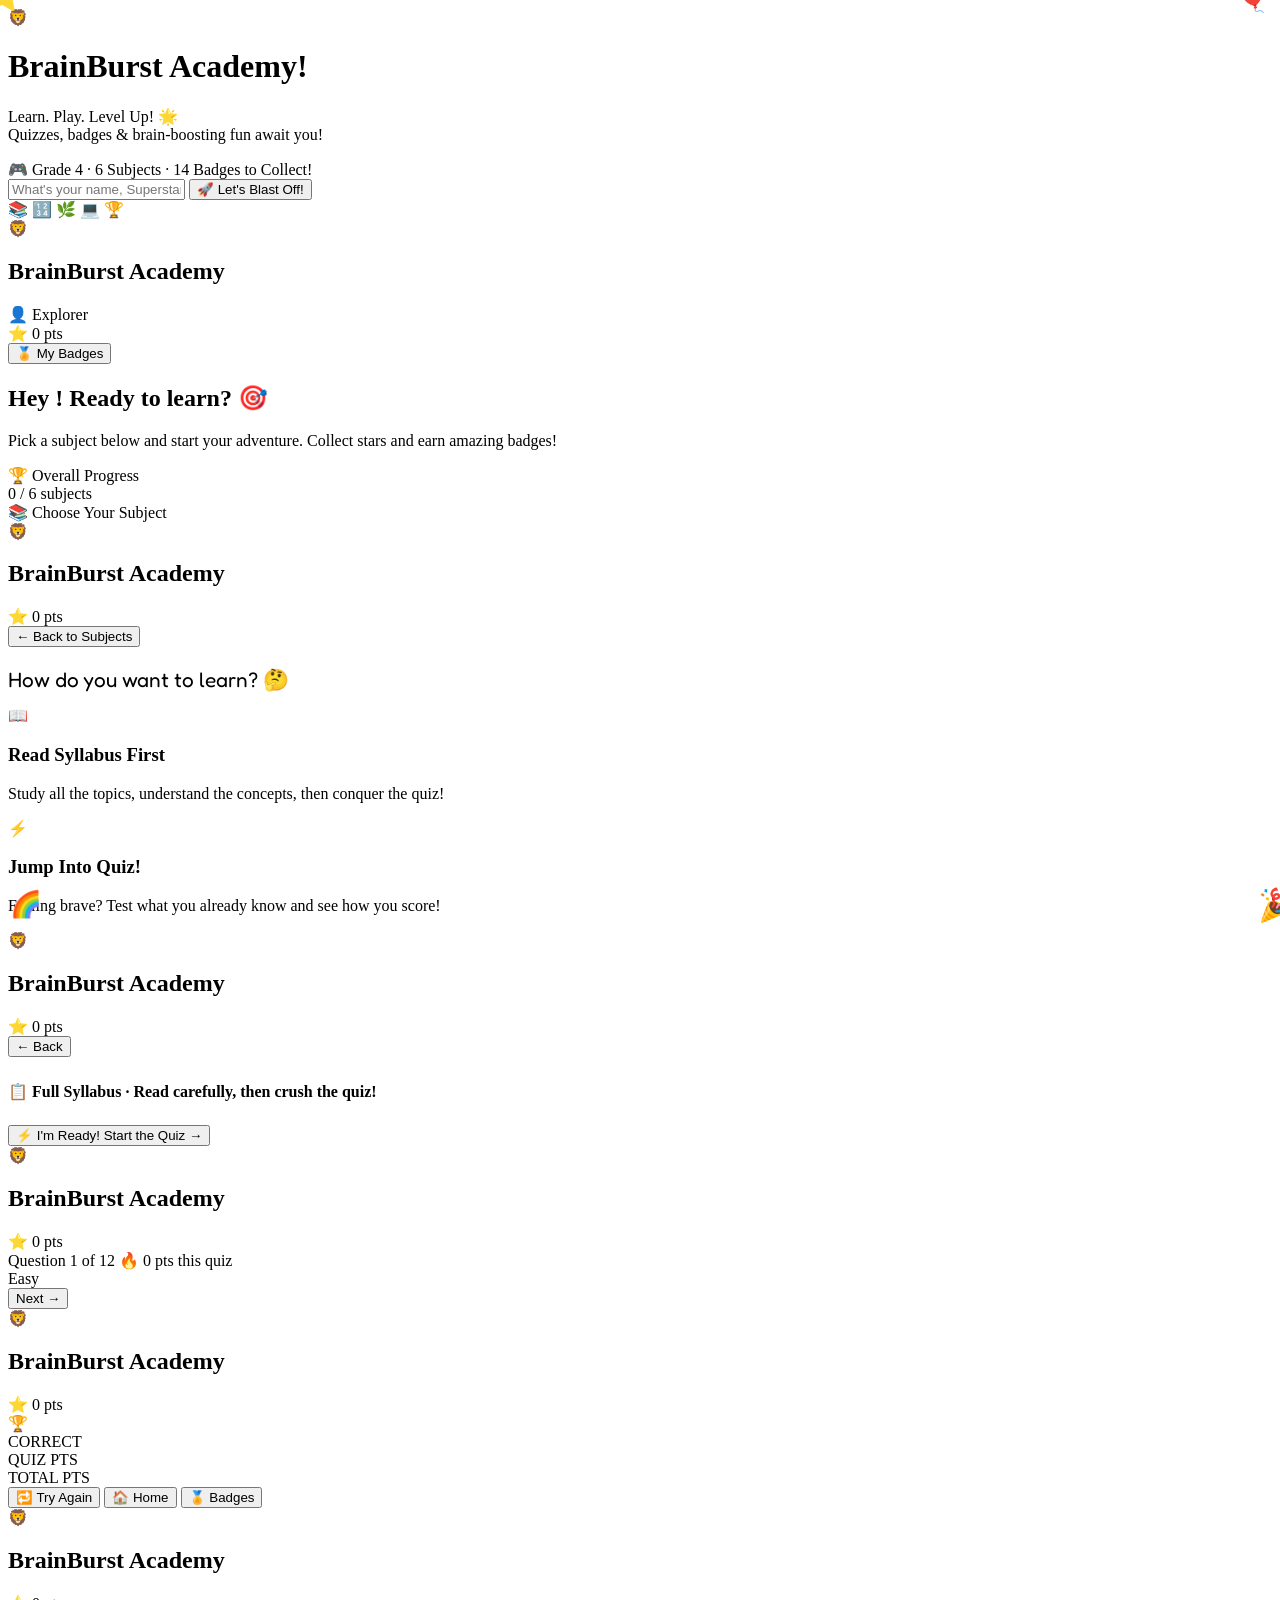
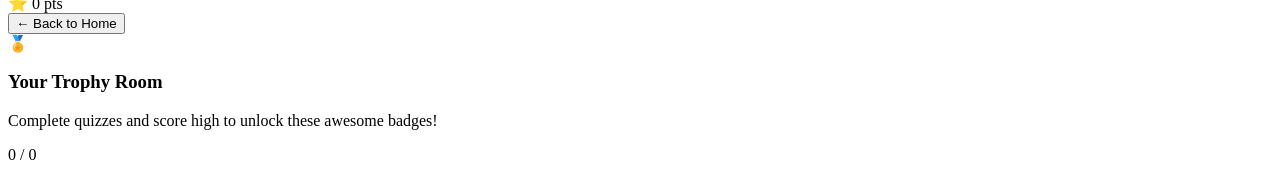
==== index.html @ 98a12ba8 "Add files via upload" ====
<!DOCTYPE html>
<html lang="en">
<head>
  <meta charset="UTF-8">
  <meta name="viewport" content="width=device-width, initial-scale=1.0">
  <meta name="description" content="BrainBurst Academy – Interactive Grade 4 Learning Platform with Quizzes, Badges & Fun!">
  <meta name="keywords" content="Grade 4, learning, quiz, CBSE, maths, science, english, hindi, kannada, computers">
  <meta name="author" content="BrainBurst Academy">
  <meta property="og:title" content="🌟 BrainBurst Academy – Grade 4 Learning">
  <meta property="og:description" content="Learn. Play. Level Up! Quizzes, badges & brain-boosting fun for Grade 4 students.">
  <meta property="og:type" content="website">
  <title>🌟 BrainBurst Academy – Grade 4 Learning</title>
  <!-- Google Fonts -->
  <link href="https://fonts.googleapis.com/css2?family=Fredoka+One&family=Nunito:wght@400;600;700;800;900&display=swap" rel="stylesheet">
  <!-- Favicon -->
  <link rel="icon" href="assets/images/favicon.svg" type="image/svg+xml">
  <!-- Stylesheet -->
  <link rel="stylesheet" href="assets/css/style.css">
</head>
<body>
<div class="bg-canvas">
  <div class="blob blob1"></div>
  <div class="blob blob2"></div>
  <div class="blob blob3"></div>
  <div class="blob blob4"></div>
  <div class="blob blob5"></div>
</div>

<div id="confetti-layer"></div>
<div id="toast"></div>

<!-- ============ WELCOME ============ -->
<div class="screen active" id="screen-welcome">
  <div class="welcome-outer">
    <div style="position:absolute;top:-28px;left:-20px;font-size:2.2rem;animation:decoFloatAnim 3s ease-in-out infinite alternate;">⭐</div>
    <div style="position:absolute;top:-20px;right:10px;font-size:1.8rem;animation:decoFloatAnim 2.5s ease-in-out infinite alternate;animation-delay:0.8s;">🎈</div>
    <div style="position:absolute;bottom:-24px;right:-18px;font-size:2rem;animation:decoFloatAnim 3.5s ease-in-out infinite alternate;animation-delay:1.2s;">🎉</div>
    <div style="position:absolute;bottom:-20px;left:10px;font-size:1.6rem;animation:decoFloatAnim 4s ease-in-out infinite alternate;animation-delay:0.4s;">🌈</div>
    <div class="welcome-card">
      <span class="welcome-mascot">🦁</span>
      <h1>BrainBurst Academy!</h1>
      <p class="subtitle">Learn. Play. Level Up! 🌟<br>Quizzes, badges & brain-boosting fun await you!</p>
      <div class="welcome-tag">🎮 Grade 4 · 6 Subjects · 14 Badges to Collect!</div>
      <input class="name-input" id="student-name-input" type="text" placeholder="What's your name, Superstar? ✏️" maxlength="30" />
      <div id="name-error" style="color:#DC2626;font-size:0.85rem;font-weight:700;margin-bottom:12px;display:none;">⚠️ Please enter your name to start!</div>
      <button class="btn-go" onclick="startApp()">🚀 Let's Blast Off!</button>
      <div class="welcome-stickers">
        <span class="sticker">📚</span>
        <span class="sticker">🔢</span>
        <span class="sticker">🌿</span>
        <span class="sticker">💻</span>
        <span class="sticker">🏆</span>
      </div>
    </div>
  </div>
</div>

<!-- ============ HOME ============ -->
<div class="screen" id="screen-home">
  <div class="app-header">
    <div class="header-logo">
      <span class="logo-icon">🦁</span>
      <h2>BrainBurst Academy</h2>
    </div>
    <div class="hdr-right">
      <div class="hdr-pill pill-name">👤 <span id="header-name">Explorer</span></div>
      <div class="hdr-pill pill-score">⭐ <span id="header-score">0</span> pts</div>
      <button class="hdr-btn" onclick="showScreen('screen-badges')">🏅 My Badges</button>
    </div>
  </div>
  <div class="home-content">
    <div class="home-greeting">
      <h2>Hey <span id="greeting-name"></span>! Ready to learn? 🎯</h2>
      <p>Pick a subject below and start your adventure. Collect stars and earn amazing badges!</p>
    </div>
    <div class="progress-banner" id="home-progress-banner">
      <span class="prog-label">🏆 Overall Progress</span>
      <div class="prog-bar-outer"><div class="prog-bar-inner" id="home-prog-bar" style="width:0%"></div></div>
      <span class="prog-count" id="home-prog-count">0 / 6 subjects</span>
    </div>
    <div class="section-title">📚 Choose Your Subject</div>
    <div class="subjects-grid" id="subjects-grid"></div>
  </div>
</div>

<!-- ============ SUBJECT DETAIL ============ -->
<div class="screen" id="screen-subject">
  <div class="app-header">
    <div class="header-logo"><span class="logo-icon">🦁</span><h2>BrainBurst Academy</h2></div>
    <div class="hdr-right">
      <div class="hdr-pill pill-score">⭐ <span class="dyn-score">0</span> pts</div>
    </div>
  </div>
  <div class="subject-detail">
    <button class="back-btn" onclick="showScreen('screen-home')">← Back to Subjects</button>
    <div class="subj-hero" id="subj-hero-bg">
      <span class="hero-icon" id="hero-icon"></span>
      <div>
        <h2 id="hero-name"></h2>
        <p id="hero-desc"></p>
      </div>
    </div>
    <div style="font-family:'Fredoka One',cursive;font-size:1.3rem;color:var(--text-dark);margin-bottom:14px;">How do you want to learn? 🤔</div>
    <div class="choice-grid">
      <div class="choice-card cc-read" onclick="showSyllabus()">
        <div class="cc-icon">📖</div>
        <h3>Read Syllabus First</h3>
        <p>Study all the topics, understand the concepts, then conquer the quiz!</p>
      </div>
      <div class="choice-card cc-quiz" onclick="startQuiz()">
        <div class="cc-icon">⚡</div>
        <h3>Jump Into Quiz!</h3>
        <p>Feeling brave? Test what you already know and see how you score!</p>
      </div>
    </div>
  </div>
</div>

<!-- ============ SYLLABUS ============ -->
<div class="screen" id="screen-syllabus">
  <div class="app-header">
    <div class="header-logo"><span class="logo-icon">🦁</span><h2>BrainBurst Academy</h2></div>
    <div class="hdr-right"><div class="hdr-pill pill-score">⭐ <span class="dyn-score">0</span> pts</div></div>
  </div>
  <div class="syllabus-content">
    <button class="back-btn" onclick="showScreen('screen-subject')">← Back</button>
    <div style="margin-bottom:24px;">
      <h2 id="syl-title" style="font-size:1.9rem;color:var(--text-dark);"></h2>
      <p style="color:var(--text-mid);font-weight:600;margin-top:6px;">📋 Full Syllabus · Read carefully, then crush the quiz!</p>
    </div>
    <div id="syl-body"></div>
    <button class="quiz-launch-btn" onclick="startQuiz()">⚡ I'm Ready! Start the Quiz →</button>
  </div>
</div>

<!-- ============ QUIZ ============ -->
<div class="screen" id="screen-quiz">
  <div class="app-header">
    <div class="header-logo"><span class="logo-icon">🦁</span><h2>BrainBurst Academy</h2></div>
    <div class="hdr-right"><div class="hdr-pill pill-score">⭐ <span id="quiz-hdr-score">0</span> pts</div></div>
  </div>
  <div class="quiz-wrapper">
    <div class="progress-track"><div class="progress-fill" id="q-progress" style="width:0%"></div></div>
    <div class="quiz-topbar">
      <span class="q-counter-pill" id="q-counter">Question 1 of 12</span>
      <span class="q-score-pill">🔥 <span id="q-live">0</span> pts this quiz</span>
    </div>
    <div class="question-card" id="q-card">
      <span class="diff-badge diff-easy" id="q-diff">Easy</span>
      <div class="question-text" id="q-text"></div>
      <div class="options-grid" id="q-opts"></div>
      <div class="feedback-area" id="q-fb"></div>
      <button class="next-q-btn" id="next-btn" onclick="nextQuestion()">Next →</button>
    </div>
  </div>
</div>

<!-- ============ RESULT ============ -->
<div class="screen" id="screen-result">
  <div class="app-header">
    <div class="header-logo"><span class="logo-icon">🦁</span><h2>BrainBurst Academy</h2></div>
    <div class="hdr-right"><div class="hdr-pill pill-score">⭐ <span class="dyn-score">0</span> pts</div></div>
  </div>
  <div class="result-wrap">
    <div class="result-card">
      <span class="result-trophy" id="res-trophy">🏆</span>
      <div class="result-subject-name" id="res-subj"></div>
      <div class="result-pct" id="res-pct"></div>
      <div class="result-verdict" id="res-verdict"></div>
      <div class="result-stats">
        <div class="rs-pill"><div class="rs-val" id="rs-correct"></div><div class="rs-label">CORRECT</div></div>
        <div class="rs-pill"><div class="rs-val" id="rs-qpts"></div><div class="rs-label">QUIZ PTS</div></div>
        <div class="rs-pill"><div class="rs-val" id="rs-total"></div><div class="rs-label">TOTAL PTS</div></div>
      </div>
      <div class="new-badges-area" id="new-badges-area"></div>
      <div class="result-actions">
        <button class="btn-retry" onclick="startQuiz()">🔁 Try Again</button>
        <button class="btn-outline" onclick="showScreen('screen-home')">🏠 Home</button>
        <button class="btn-outline" onclick="showScreen('screen-badges')">🏅 Badges</button>
      </div>
    </div>
  </div>
</div>

<!-- ============ BADGES ============ -->
<div class="screen" id="screen-badges">
  <div class="app-header">
    <div class="header-logo"><span class="logo-icon">🦁</span><h2>BrainBurst Academy</h2></div>
    <div class="hdr-right"><div class="hdr-pill pill-score">⭐ <span id="bdg-score">0</span> pts</div></div>
  </div>
  <div class="badges-content">
    <button class="back-btn" onclick="showScreen('screen-home')">← Back to Home</button>
    <div class="badges-overview">
      <div class="bo-icon">🏅</div>
      <div class="bo-text">
        <h3>Your Trophy Room</h3>
        <p>Complete quizzes and score high to unlock these awesome badges!</p>
      </div>
      <div class="bo-count"><span id="bdg-earned">0</span> / <span id="bdg-total">0</span></div>
    </div>
    <div class="badges-grid" id="badges-grid"></div>
  </div>
</div>

  <!-- Main App Script -->
  <script src="assets/js/app.js"></script>
</body>
</html>
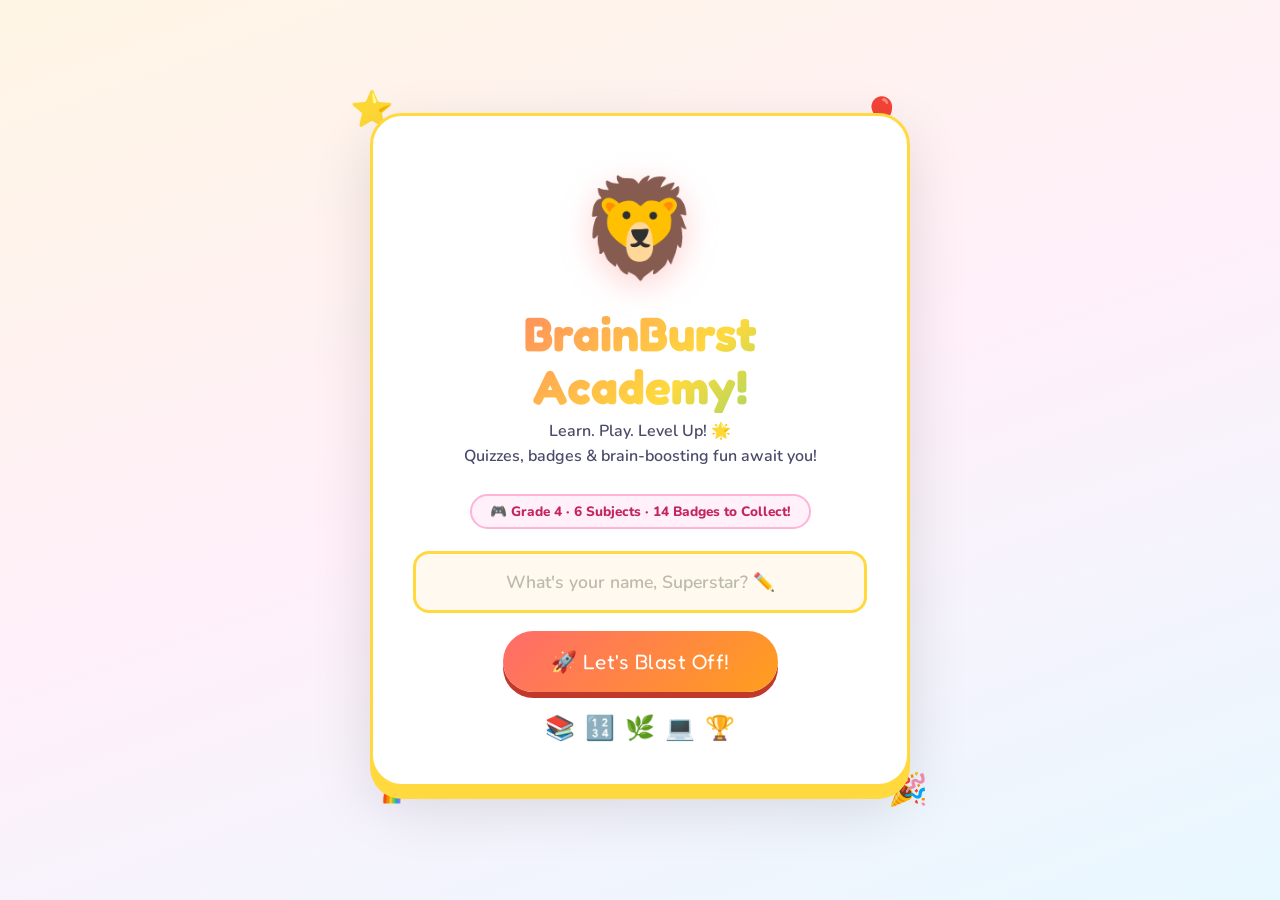
==== commit 349e3ec5: "Update index.html" ====
--- a/index.html
+++ b/index.html
@@ -15,7 +15,7 @@
   <!-- Favicon -->
   <link rel="icon" href="assets/images/favicon.svg" type="image/svg+xml">
   <!-- Stylesheet -->
-  <link rel="stylesheet" href="assets/css/style.css">
+  <link rel="stylesheet" href="style.css">
 </head>
 <body>
 <div class="bg-canvas">
@@ -205,4 +205,4 @@
   <!-- Main App Script -->
   <script src="assets/js/app.js"></script>
 </body>
-</html>+</html>
--- a/style.css
+++ b/style.css
@@ -0,0 +1,548 @@
+:root {
+    --sun: #FFD93D;
+    --coral: #FF6B6B;
+    --mint: #06D6A0;
+    --sky: #4CC9F0;
+    --grape: #7B2FBE;
+    --lavender: #C77DFF;
+    --peach: #FF9F1C;
+    --lime: #80ED99;
+    --rose: #FF4D6D;
+    --ocean: #0077B6;
+    --bg-page: #FFF9F0;
+    --bg-card: #FFFFFF;
+    --text-dark: #1A1A2E;
+    --text-mid: #4A4A6A;
+    --text-soft: #8888AA;
+    --radius: 24px;
+    --shadow-pop: 0 8px 0 0;
+  }
+  * { box-sizing: border-box; margin: 0; padding: 0; }
+  body {
+    font-family: 'Nunito', sans-serif;
+    background: var(--bg-page);
+    color: var(--text-dark);
+    min-height: 100vh;
+    overflow-x: hidden;
+  }
+  h1,h2,h3 { font-family: 'Fredoka One', cursive; }
+
+  /* ===== ANIMATED BG BLOBS ===== */
+  .bg-canvas {
+    position: fixed; inset: 0; z-index: 0; pointer-events: none; overflow: hidden;
+  }
+  .blob {
+    position: absolute; border-radius: 50%; filter: blur(60px); opacity: 0.25;
+    animation: blobFloat 8s ease-in-out infinite alternate;
+  }
+  .blob1 { width: 500px; height: 500px; background: #FF6B6B; top: -100px; left: -100px; animation-delay: 0s; }
+  .blob2 { width: 400px; height: 400px; background: #4CC9F0; top: 200px; right: -80px; animation-delay: 2s; }
+  .blob3 { width: 350px; height: 350px; background: #FFD93D; bottom: 50px; left: 200px; animation-delay: 4s; }
+  .blob4 { width: 300px; height: 300px; background: #06D6A0; bottom: -80px; right: 100px; animation-delay: 1s; }
+  .blob5 { width: 200px; height: 200px; background: #C77DFF; top: 50%; left: 40%; animation-delay: 3s; }
+  @keyframes blobFloat {
+    0% { transform: translate(0,0) scale(1); }
+    50% { transform: translate(30px,-20px) scale(1.08); }
+    100% { transform: translate(-20px,30px) scale(0.95); }
+  }
+
+  /* ===== FLOATING SHAPES DECORATION ===== */
+  .deco { position: fixed; z-index: 0; pointer-events: none; animation: decoSpin linear infinite; }
+  @keyframes decoSpin { from{transform:rotate(0deg);} to{transform:rotate(360deg);} }
+  .decoFloat { animation: decoFloatAnim 4s ease-in-out infinite alternate; }
+  @keyframes decoFloatAnim { from{transform:translateY(0);} to{transform:translateY(-16px);} }
+
+  /* ===== SCREEN SYSTEM ===== */
+  .screen { display: none; position: relative; z-index: 1; min-height: 100vh; padding: 20px; }
+  .screen.active { display: flex; flex-direction: column; align-items: center; }
+
+  /* ===== WELCOME ===== */
+  #screen-welcome {
+    justify-content: center;
+    background: linear-gradient(160deg, #FFF5E4 0%, #FFF0FA 50%, #E8F8FF 100%);
+  }
+  .welcome-outer {
+    position: relative; max-width: 540px; width: 100%; text-align: center;
+    animation: popUp 0.7s cubic-bezier(0.34,1.56,0.64,1) both;
+  }
+  @keyframes popUp { from{opacity:0;transform:scale(0.7) translateY(40px);} to{opacity:1;transform:scale(1) translateY(0);} }
+  .welcome-card {
+    background: white; border-radius: 32px; padding: 48px 40px 40px;
+    box-shadow: 0 12px 0 #FFD93D, 0 20px 60px rgba(0,0,0,0.12);
+    border: 3px solid #FFD93D; position: relative;
+  }
+  .welcome-mascot {
+    font-size: 96px; display: block;
+    animation: mascotBounce 1.4s ease-in-out infinite alternate;
+    filter: drop-shadow(0 8px 16px rgba(255,107,107,0.3));
+  }
+  @keyframes mascotBounce {
+    0%{transform:translateY(0) rotate(-3deg);}
+    50%{transform:translateY(-14px) rotate(3deg);}
+    100%{transform:translateY(0) rotate(-3deg);}
+  }
+  .welcome-card h1 {
+    font-size: 3rem; line-height: 1.1; margin: 12px 0 6px;
+    background: linear-gradient(135deg, #FF6B6B, #FFD93D, #06D6A0, #4CC9F0);
+    -webkit-background-clip: text; -webkit-text-fill-color: transparent;
+    background-size: 200%; animation: gradShift 3s linear infinite;
+  }
+  @keyframes gradShift { 0%{background-position:0%} 100%{background-position:200%} }
+  .welcome-card .subtitle { color: var(--text-mid); font-size: 1rem; line-height: 1.6; margin-bottom: 24px; font-weight: 600; }
+  .welcome-tag { display: inline-flex; gap: 8px; align-items: center; background: #FFF0FA; border: 2px solid #FFB3D9; border-radius: 50px; padding: 6px 18px; font-size: 0.85rem; font-weight: 800; color: #C42460; margin-bottom: 22px; }
+  .name-input {
+    width: 100%; padding: 16px 20px; border-radius: 16px;
+    background: #FFF9F0; border: 3px solid #FFD93D;
+    color: var(--text-dark); font-size: 1.1rem; font-family: 'Nunito', sans-serif; font-weight: 700;
+    outline: none; transition: border-color 0.3s, box-shadow 0.3s;
+    margin-bottom: 18px; text-align: center;
+  }
+  .name-input:focus { border-color: var(--coral); box-shadow: 0 0 0 4px rgba(255,107,107,0.15); }
+  .name-input::placeholder { color: #BBA; font-weight: 600; }
+  .btn-go {
+    background: linear-gradient(135deg, #FF6B6B, #FF9F1C);
+    color: white; border: none; padding: 18px 48px; border-radius: 50px;
+    font-size: 1.3rem; font-family: 'Fredoka One', cursive;
+    cursor: pointer; transition: transform 0.15s, box-shadow 0.15s;
+    box-shadow: 0 6px 0 #C0392B; letter-spacing: 0.5px; position: relative; top: 0;
+  }
+  .btn-go:hover { transform: translateY(-3px); box-shadow: 0 9px 0 #C0392B; }
+  .btn-go:active { transform: translateY(3px); box-shadow: 0 3px 0 #C0392B; }
+  .welcome-stickers { display: flex; justify-content: center; gap: 10px; margin-top: 20px; flex-wrap: wrap; }
+  .sticker { font-size: 1.5rem; animation: wiggle 2s ease-in-out infinite; }
+  .sticker:nth-child(2){animation-delay:0.3s} .sticker:nth-child(3){animation-delay:0.6s}
+  .sticker:nth-child(4){animation-delay:0.9s} .sticker:nth-child(5){animation-delay:1.2s}
+  @keyframes wiggle { 0%,100%{transform:rotate(-5deg)} 50%{transform:rotate(5deg)} }
+
+  /* ===== TOP HEADER ===== */
+  .app-header {
+    width: 100%; background: white; border-bottom: 3px solid #FFD93D;
+    padding: 12px 24px; display: flex; align-items: center; justify-content: space-between;
+    position: sticky; top: 0; z-index: 200;
+    box-shadow: 0 4px 0 #FFD93D;
+  }
+  .header-logo { display: flex; align-items: center; gap: 10px; }
+  .header-logo .logo-icon { font-size: 2rem; animation: mascotBounce 2s ease-in-out infinite alternate; }
+  .header-logo h2 { font-size: 1.4rem; background: linear-gradient(135deg, #FF6B6B, #C77DFF); -webkit-background-clip:text; -webkit-text-fill-color:transparent; }
+  .hdr-right { display: flex; align-items: center; gap: 10px; flex-wrap: wrap; }
+  .hdr-pill {
+    border-radius: 50px; padding: 7px 16px; font-size: 0.88rem; font-weight: 800;
+    display: flex; align-items: center; gap: 6px;
+  }
+  .pill-name { background: #EEF2FF; color: #4338CA; border: 2px solid #C7D2FE; }
+  .pill-score { background: #FFF8E1; color: #B45309; border: 2px solid #FFD93D; font-family: 'Fredoka One', cursive; }
+  .hdr-btn {
+    background: #F0FFF4; border: 2px solid #86EFAC; color: #166534; padding: 7px 16px;
+    border-radius: 50px; cursor: pointer; font-family: 'Nunito', sans-serif;
+    font-size: 0.88rem; font-weight: 800; transition: all 0.2s;
+  }
+  .hdr-btn:hover { background: #DCFCE7; transform: scale(1.04); }
+
+  /* ===== HOME ===== */
+  #screen-home { background: transparent; padding-top: 0; }
+  .home-content { max-width: 1100px; width: 100%; padding: 32px 20px; }
+  .home-greeting { text-align: center; margin-bottom: 32px; }
+  .home-greeting h2 { font-size: 2.2rem; background: linear-gradient(135deg, #FF6B6B, #FF9F1C, #FFD93D); -webkit-background-clip: text; -webkit-text-fill-color: transparent; background-clip: text; }
+  .home-greeting h2 #greeting-name { background: linear-gradient(135deg, #7B2FBE, #C77DFF, #FF4D6D); -webkit-background-clip: text; -webkit-text-fill-color: transparent; background-clip: text; }
+  .home-greeting p { background: linear-gradient(135deg, #06D6A0, #4CC9F0, #7B2FBE); -webkit-background-clip: text; -webkit-text-fill-color: transparent; background-clip: text; margin-top: 6px; font-size: 1rem; font-weight: 800; }
+  .progress-banner {
+    background: white; border-radius: 20px; padding: 16px 24px;
+    border: 3px solid #E0E7FF; margin-bottom: 28px;
+    display: flex; align-items: center; gap: 16px; flex-wrap: wrap;
+    box-shadow: 0 4px 0 #C7D2FE;
+  }
+  .prog-label { font-size: 0.9rem; font-weight: 800; color: #4338CA; white-space: nowrap; }
+  .prog-bar-outer { flex: 1; min-width: 100px; background: #EEF2FF; border-radius: 20px; height: 12px; overflow: hidden; }
+  .prog-bar-inner { height: 100%; border-radius: 20px; background: linear-gradient(90deg, #FF6B6B, #FFD93D, #06D6A0); transition: width 0.6s ease; }
+  .prog-count { font-size: 0.88rem; font-weight: 800; color: #7B2FBE; white-space: nowrap; }
+  .section-title { font-size: 1.5rem; color: var(--text-dark); margin-bottom: 16px; display: flex; align-items: center; gap: 8px; }
+  .subjects-grid { display: grid; grid-template-columns: repeat(auto-fill, minmax(270px,1fr)); gap: 22px; }
+
+  /* subject cards — pop style */
+  .subj-card {
+    border-radius: 24px; padding: 26px 22px; cursor: pointer;
+    transition: transform 0.2s, box-shadow 0.2s; position: relative; overflow: hidden;
+    border: 3px solid transparent;
+  }
+  .subj-card:hover { transform: translateY(-6px) scale(1.02); }
+  .subj-card::after {
+    content: ''; position: absolute; width: 120px; height: 120px; border-radius: 50%;
+    right: -30px; top: -30px; opacity: 0.15; background: white;
+  }
+  .subj-card .sc-icon { font-size: 3.4rem; margin-bottom: 12px; display: block; filter: drop-shadow(0 4px 8px rgba(0,0,0,0.15)); }
+  .subj-card h3 { font-size: 1.35rem; margin-bottom: 5px; }
+  .subj-card p { font-size: 0.87rem; line-height: 1.5; opacity: 0.85; font-weight: 600; }
+  .subj-card .sc-tag { display: inline-block; margin-top: 12px; padding: 4px 14px; border-radius: 20px; font-size: 0.78rem; font-weight: 800; background: rgba(255,255,255,0.3); }
+  .subj-card .sc-done { position: absolute; top: 14px; right: 14px; background: white; border-radius: 50%; width: 30px; height: 30px; display: flex; align-items: center; justify-content: center; font-size: 1rem; display: none; }
+  .subj-card.completed .sc-done { display: flex; }
+
+  .sc-math { background: linear-gradient(135deg, #FF6B6B, #FF9F1C); color: white; border-color: #E05545; box-shadow: 0 6px 0 #C0392B; }
+  .sc-math:hover { box-shadow: 0 10px 0 #C0392B; }
+  .sc-evs { background: linear-gradient(135deg, #06D6A0, #4CC9F0); color: white; border-color: #05A87E; box-shadow: 0 6px 0 #048060; }
+  .sc-evs:hover { box-shadow: 0 10px 0 #048060; }
+  .sc-eng { background: linear-gradient(135deg, #4CC9F0, #7B2FBE); color: white; border-color: #3A9DBF; box-shadow: 0 6px 0 #2E7A99; }
+  .sc-eng:hover { box-shadow: 0 10px 0 #2E7A99; }
+  .sc-hindi { background: linear-gradient(135deg, #FFD93D, #FF6B6B); color: white; border-color: #D4A800; box-shadow: 0 6px 0 #A07A00; }
+  .sc-hindi:hover { box-shadow: 0 10px 0 #A07A00; }
+  .sc-kannada { background: linear-gradient(135deg, #C77DFF, #FF4D6D); color: white; border-color: #9B4DCC; box-shadow: 0 6px 0 #7B3AAA; }
+  .sc-kannada:hover { box-shadow: 0 10px 0 #7B3AAA; }
+  .sc-computer { background: linear-gradient(135deg, #4CC9F0, #06D6A0); color: white; border-color: #3A9DBF; box-shadow: 0 6px 0 #2E7A99; }
+  .sc-computer:hover { box-shadow: 0 10px 0 #2E7A99; }
+
+  /* ===== SUBJECT DETAIL ===== */
+  #screen-subject { background: transparent; padding-top: 0; }
+  .subject-detail { max-width: 860px; width: 100%; padding: 30px 20px; }
+  .back-btn {
+    display: inline-flex; align-items: center; gap: 6px;
+    background: white; border: 3px solid #E5E7EB; border-radius: 50px; padding: 9px 20px;
+    cursor: pointer; font-family: 'Nunito', sans-serif; font-size: 0.95rem; font-weight: 800;
+    color: var(--text-dark); margin-bottom: 24px; transition: all 0.2s;
+    box-shadow: 0 4px 0 #D1D5DB;
+  }
+  .back-btn:hover { background: #F9FAFB; transform: translateY(-2px); }
+  .subj-hero {
+    border-radius: 28px; padding: 32px; margin-bottom: 24px;
+    display: flex; align-items: center; gap: 20px; flex-wrap: wrap;
+    color: white; position: relative; overflow: hidden;
+  }
+  .subj-hero::before { content:''; position:absolute; inset:0; background:rgba(255,255,255,0.1); clip-path:circle(180px at 90% -20%); }
+  .subj-hero .hero-icon { font-size: 5rem; filter: drop-shadow(0 4px 12px rgba(0,0,0,0.2)); flex-shrink: 0; }
+  .subj-hero h2 { font-size: 2rem; }
+  .subj-hero p { font-size: 0.95rem; opacity: 0.9; margin-top: 4px; font-weight: 600; }
+  .choice-grid { display: grid; grid-template-columns: 1fr 1fr; gap: 18px; }
+  @media(max-width: 560px) { .choice-grid { grid-template-columns: 1fr; gap: 12px; } }
+  .choice-card {
+    background: white; border-radius: 22px; padding: 28px 22px; text-align: center;
+    cursor: pointer; transition: all 0.2s; border: 3px solid #E5E7EB;
+  }
+  .choice-card .cc-icon { font-size: 3rem; margin-bottom: 12px; }
+  .choice-card h3 { font-size: 1.25rem; margin-bottom: 8px; color: var(--text-dark); }
+  .choice-card p { font-size: 0.87rem; color: var(--text-mid); font-weight: 600; line-height: 1.5; }
+  .cc-read { box-shadow: 0 6px 0 #BFDBFE; border-color: #93C5FD; }
+  .cc-read:hover { transform: translateY(-5px); box-shadow: 0 10px 0 #BFDBFE; background: #EFF6FF; }
+  .cc-quiz { box-shadow: 0 6px 0 #FCA5A5; border-color: #F87171; }
+  .cc-quiz:hover { transform: translateY(-5px); box-shadow: 0 10px 0 #FCA5A5; background: #FFF5F5; }
+
+  /* ===== SYLLABUS ===== */
+  #screen-syllabus { background: transparent; padding-top: 0; }
+  .syllabus-content { max-width: 820px; width: 100%; padding: 30px 20px; }
+  .syllabus-card {
+    background: white; border-radius: 20px; padding: 24px 22px; margin-bottom: 16px;
+    border: 2px solid #E5E7EB; box-shadow: 0 4px 0 #D1D5DB;
+  }
+  .syllabus-card h3 { font-size: 1.2rem; margin-bottom: 14px; color: var(--text-dark); display: flex; align-items: center; gap: 8px; }
+  .syllabus-card ul { list-style: none; }
+  .syllabus-card ul li {
+    padding: 9px 0 9px 22px; border-bottom: 1px dashed #F0F0F0;
+    font-size: 0.93rem; color: var(--text-mid); line-height: 1.55;
+    font-weight: 600; position: relative;
+  }
+  .syllabus-card ul li::before { content: '✦'; position:absolute; left:0; font-size:0.65rem; color:var(--peach); top:12px; }
+  .syllabus-card ul li:last-child { border-bottom: none; }
+  .quiz-launch-btn {
+    display: block; margin: 24px auto 0;
+    background: linear-gradient(135deg, #FF6B6B, #FF9F1C);
+    color: white; border: none; padding: 18px 48px; border-radius: 50px;
+    font-size: 1.2rem; font-family: 'Fredoka One', cursive; cursor: pointer;
+    box-shadow: 0 6px 0 #C0392B; transition: transform 0.15s, box-shadow 0.15s;
+  }
+  .quiz-launch-btn:hover { transform: translateY(-3px); box-shadow: 0 9px 0 #C0392B; }
+  .quiz-launch-btn:active { transform: translateY(3px); box-shadow: 0 3px 0 #C0392B; }
+
+  /* ===== QUIZ ===== */
+  #screen-quiz { background: transparent; padding-top: 0; }
+  .quiz-wrapper { max-width: 760px; width: 100%; padding: 28px 20px; }
+  .quiz-topbar {
+    display: flex; align-items: center; justify-content: space-between; margin-bottom: 16px; gap: 12px; flex-wrap: wrap;
+  }
+  .q-counter-pill {
+    background: white; border: 2px solid #E5E7EB; border-radius: 50px; padding: 6px 16px;
+    font-size: 0.88rem; font-weight: 800; color: var(--text-dark);
+    box-shadow: 0 3px 0 #D1D5DB;
+  }
+  .q-score-pill {
+    background: #FFF8E1; border: 2px solid #FFD93D; border-radius: 50px; padding: 6px 16px;
+    font-size: 0.88rem; font-weight: 800; color: #92400E; font-family: 'Fredoka One', cursive;
+    box-shadow: 0 3px 0 #F59E0B;
+  }
+  .progress-track { background: #F1F5F9; border-radius: 20px; height: 14px; overflow: hidden; margin-bottom: 22px; border: 2px solid #E2E8F0; }
+  .progress-fill {
+    height: 100%; border-radius: 20px; transition: width 0.5s cubic-bezier(0.34,1.56,0.64,1);
+    background: linear-gradient(90deg, #FF6B6B, #FFD93D, #06D6A0);
+    background-size: 200%; animation: progressShimmer 2s linear infinite;
+  }
+  @keyframes progressShimmer { 0%{background-position:0%} 100%{background-position:200%} }
+  .question-card {
+    background: white; border-radius: 26px; padding: 32px 28px;
+    border: 3px solid #E5E7EB; box-shadow: 0 8px 0 #D1D5DB;
+    animation: qSlideIn 0.4s cubic-bezier(0.34,1.56,0.64,1) both;
+  }
+  @keyframes qSlideIn { from{opacity:0;transform:translateX(40px) scale(0.96)} to{opacity:1;transform:translateX(0) scale(1)} }
+  .diff-badge {
+    display: inline-flex; align-items: center; gap: 5px;
+    padding: 5px 14px; border-radius: 20px; font-size: 0.8rem; font-weight: 800; margin-bottom: 14px;
+  }
+  .diff-easy { background: #D1FAE5; color: #065F46; border: 2px solid #6EE7B7; }
+  .diff-medium { background: #FEF9C3; color: #854D0E; border: 2px solid #FDE047; }
+  .question-text { font-size: 1.25rem; line-height: 1.6; font-weight: 800; color: var(--text-dark); margin-bottom: 24px; }
+  .options-grid { display: grid; grid-template-columns: 1fr 1fr; gap: 12px; }
+  @media(max-width: 560px) { .options-grid { grid-template-columns: 1fr; gap: 10px; } }
+  .opt-btn {
+    background: #F8FAFC; border: 3px solid #E2E8F0; border-radius: 16px;
+    padding: 14px 16px; text-align: left; cursor: pointer;
+    font-family: 'Nunito', sans-serif; color: var(--text-dark);
+    font-size: 0.97rem; font-weight: 700; transition: all 0.18s;
+    display: flex; align-items: center; gap: 10px;
+    box-shadow: 0 4px 0 #CBD5E1;
+  }
+  .opt-btn:hover:not(:disabled) {
+    background: #EEF2FF; border-color: #C7D2FE; transform: translateY(-3px);
+    box-shadow: 0 7px 0 #C7D2FE;
+  }
+  .opt-btn:active:not(:disabled) { transform: translateY(2px); box-shadow: 0 2px 0 #CBD5E1; }
+  .opt-btn.correct { background: #D1FAE5; border-color: #6EE7B7; color: #065F46; box-shadow: 0 4px 0 #6EE7B7; }
+  .opt-btn.wrong { background: #FEE2E2; border-color: #FCA5A5; color: #991B1B; box-shadow: 0 4px 0 #FCA5A5; }
+  .opt-btn:disabled { cursor: default; }
+  .opt-label {
+    width: 30px; height: 30px; border-radius: 50%; flex-shrink: 0; font-size: 0.85rem; font-weight: 800;
+    display: flex; align-items: center; justify-content: center;
+    background: #E2E8F0; color: var(--text-dark);
+  }
+  .opt-btn.correct .opt-label { background: #6EE7B7; color: #065F46; }
+  .opt-btn.wrong .opt-label { background: #FCA5A5; color: #991B1B; }
+  .feedback-area { display: none; margin-top: 18px; border-radius: 14px; padding: 14px 18px; font-weight: 700; font-size: 1rem; align-items: flex-start; gap: 10px; }
+  .feedback-area.show { display: flex; }
+  .fb-correct { background: #D1FAE5; border: 2px solid #6EE7B7; color: #065F46; }
+  .fb-wrong { background: #FEE2E2; border: 2px solid #FCA5A5; color: #991B1B; }
+  .next-q-btn {
+    display: none; margin: 20px auto 0;
+    background: linear-gradient(135deg, #7B2FBE, #4CC9F0);
+    color: white; border: none; padding: 16px 40px; border-radius: 50px;
+    font-size: 1.1rem; font-family: 'Fredoka One', cursive; cursor: pointer;
+    box-shadow: 0 6px 0 #5A1E9A; transition: transform 0.15s, box-shadow 0.15s;
+  }
+  .next-q-btn.show { display: block; }
+  .next-q-btn:hover { transform: translateY(-3px); box-shadow: 0 9px 0 #5A1E9A; }
+
+  /* ===== RESULT ===== */
+  #screen-result { background: transparent; padding-top: 0; }
+  .result-wrap { display: flex; justify-content: center; align-items: flex-start; width: 100%; padding: 32px 20px; flex: 1; }
+  .result-card {
+    background: white; border-radius: 32px; padding: 44px 36px; max-width: 560px; width: 100%;
+    text-align: center; box-shadow: 0 12px 0 #FFD93D; border: 3px solid #FFD93D;
+    animation: popUp 0.6s cubic-bezier(0.34,1.56,0.64,1) both;
+  }
+  .result-trophy { font-size: 84px; animation: trophyPop 0.8s cubic-bezier(0.34,1.56,0.64,1) both; display: block; }
+  @keyframes trophyPop { from{transform:scale(0) rotate(-30deg);} to{transform:scale(1) rotate(0deg);} }
+  .result-subject-name { font-size: 1rem; color: var(--text-soft); font-weight: 700; margin: 8px 0 4px; }
+  .result-pct {
+    font-size: 4rem; font-family: 'Fredoka One', cursive;
+    background: linear-gradient(135deg, #FF6B6B, #FFD93D, #06D6A0);
+    -webkit-background-clip: text; -webkit-text-fill-color: transparent;
+    background-size: 200%; animation: gradShift 3s linear infinite;
+    line-height: 1.1;
+  }
+  .result-verdict { font-size: 1.35rem; font-family: 'Fredoka One', cursive; color: var(--text-dark); margin: 8px 0 18px; }
+  .result-stats {
+    display: grid; grid-template-columns: 1fr 1fr 1fr; gap: 12px; margin: 18px 0;
+  }
+  .rs-pill { background: #F8FAFC; border-radius: 14px; padding: 14px 8px; text-align: center; border: 2px solid #E5E7EB; }
+  .rs-pill .rs-val { font-size: 1.6rem; font-family: 'Fredoka One', cursive; color: var(--text-dark); }
+  .rs-pill .rs-label { font-size: 0.75rem; font-weight: 800; color: var(--text-soft); margin-top: 2px; }
+  .new-badges-area { margin: 20px 0; }
+  .nb-title { font-size: 1rem; font-family: 'Fredoka One', cursive; color: #7B2FBE; margin-bottom: 12px; }
+  .badges-row { display: flex; flex-wrap: wrap; justify-content: center; gap: 12px; }
+  .earned-badge-card {
+    background: linear-gradient(135deg, #FFF8E1, #FFF0FA); border: 2px solid #FFD93D;
+    border-radius: 16px; padding: 14px 16px; min-width: 110px; text-align: center;
+    animation: popIn 0.5s cubic-bezier(0.34,1.56,0.64,1) both;
+    box-shadow: 0 4px 0 #FFD93D;
+  }
+  @keyframes popIn { from{opacity:0;transform:scale(0.4) rotate(-20deg)} to{opacity:1;transform:scale(1) rotate(0)} }
+  .eb-icon { font-size: 2.2rem; }
+  .eb-name { font-size: 0.78rem; font-weight: 800; color: #B45309; margin-top: 6px; }
+  .result-actions { display: flex; gap: 12px; justify-content: center; flex-wrap: wrap; margin-top: 24px; }
+  .btn-retry {
+    background: linear-gradient(135deg, #FF6B6B, #FF9F1C); color: white; border: none;
+    padding: 14px 32px; border-radius: 50px; font-family: 'Fredoka One', cursive; font-size: 1.05rem;
+    cursor: pointer; box-shadow: 0 5px 0 #C0392B; transition: transform 0.15s, box-shadow 0.15s;
+  }
+  .btn-retry:hover { transform: translateY(-3px); box-shadow: 0 8px 0 #C0392B; }
+  .btn-outline {
+    background: white; border: 3px solid #E5E7EB; color: var(--text-dark);
+    padding: 12px 24px; border-radius: 50px; font-family: 'Fredoka One', cursive; font-size: 1rem;
+    cursor: pointer; box-shadow: 0 4px 0 #D1D5DB; transition: transform 0.15s, box-shadow 0.15s;
+  }
+  .btn-outline:hover { transform: translateY(-2px); box-shadow: 0 6px 0 #D1D5DB; }
+
+  /* ===== BADGES WALL ===== */
+  #screen-badges { background: transparent; padding-top: 0; }
+  .badges-content { max-width: 900px; width: 100%; padding: 30px 20px; }
+  .badges-overview {
+    background: white; border-radius: 20px; padding: 20px 24px; margin-bottom: 24px;
+    border: 3px solid #C7D2FE; box-shadow: 0 6px 0 #A5B4FC;
+    display: flex; align-items: center; gap: 16px; flex-wrap: wrap;
+  }
+  .bo-icon { font-size: 2.5rem; }
+  .bo-text h3 { font-size: 1.3rem; color: #312E81; }
+  .bo-text p { font-size: 0.9rem; color: var(--text-mid); font-weight: 600; margin-top: 2px; }
+  .bo-count { margin-left: auto; font-size: 2rem; font-family: 'Fredoka One', cursive; color: #7B2FBE; }
+  .badges-grid { display: grid; grid-template-columns: repeat(auto-fill, minmax(150px, 1fr)); gap: 16px; }
+  .badge-tile {
+    background: white; border-radius: 20px; padding: 20px 12px; text-align: center;
+    border: 3px solid #E5E7EB; transition: all 0.2s; box-shadow: 0 4px 0 #E5E7EB;
+  }
+  .badge-tile.earned { border-color: #FFD93D; box-shadow: 0 4px 0 #F59E0B; background: linear-gradient(160deg, #FFFBEB, #FFF5E4); }
+  .badge-tile.earned:hover { transform: translateY(-4px) scale(1.04); box-shadow: 0 8px 0 #F59E0B; }
+  .badge-tile.locked { opacity: 0.45; filter: grayscale(0.7); }
+  .bt-icon { font-size: 2.6rem; margin-bottom: 8px; }
+  .bt-name { font-size: 0.82rem; font-weight: 800; color: #92400E; }
+  .bt-desc { font-size: 0.74rem; color: var(--text-soft); font-weight: 600; margin-top: 3px; }
+  .bt-earned-tag { display: inline-block; background: #D1FAE5; color: #065F46; font-size: 0.72rem; font-weight: 800; padding: 3px 10px; border-radius: 20px; margin-top: 6px; }
+
+  /* ===== CONFETTI ===== */
+  #confetti-layer { position: fixed; inset: 0; pointer-events: none; z-index: 9999; overflow: hidden; }
+  .cp { position: absolute; animation: cpFall linear forwards; border-radius: 3px; }
+  @keyframes cpFall { 0%{transform:translateY(-30px) rotate(0deg);opacity:1} 100%{transform:translateY(110vh) rotate(720deg);opacity:0} }
+
+  /* ===== TOAST ===== */
+  #toast {
+    position: fixed; bottom: 28px; left: 50%; transform: translateX(-50%);
+    background: #1A1A2E; color: white; padding: 13px 28px; border-radius: 50px;
+    font-weight: 800; font-size: 0.97rem; z-index: 9998; display: none; white-space: nowrap;
+    box-shadow: 0 8px 24px rgba(0,0,0,0.2);
+    animation: toastAnim 0.35s cubic-bezier(0.34,1.56,0.64,1) both;
+  }
+  @keyframes toastAnim { from{transform:translateX(-50%) translateY(20px);opacity:0} to{transform:translateX(-50%) translateY(0);opacity:1} }
+
+  /* ===== SCROLLBAR ===== */
+  ::-webkit-scrollbar { width: 6px; }
+  ::-webkit-scrollbar-track { background: #F1F5F9; }
+  ::-webkit-scrollbar-thumb { background: #C7D2FE; border-radius: 4px; }
+  ::-webkit-scrollbar-thumb:hover { background: #A5B4FC; }
+
+  /* ===== RESPONSIVE — TABLET (≤900px) ===== */
+  @media (max-width: 900px) {
+    .subjects-grid { grid-template-columns: repeat(auto-fill, minmax(220px, 1fr)); gap: 16px; }
+    .home-content { padding: 24px 16px; }
+    .badges-grid { grid-template-columns: repeat(auto-fill, minmax(130px, 1fr)); gap: 12px; }
+    .result-stats { gap: 8px; }
+    .subj-hero { padding: 24px 20px; }
+    .subj-hero h2 { font-size: 1.7rem; }
+    .subj-hero .hero-icon { font-size: 4rem; }
+  }
+
+  /* ===== RESPONSIVE — MOBILE (≤640px) ===== */
+  @media (max-width: 640px) {
+    /* Welcome */
+    .welcome-card { padding: 32px 20px 28px; border-radius: 24px; }
+    .welcome-mascot { font-size: 72px; }
+    .welcome-card h1 { font-size: 2.1rem; }
+    .welcome-card .subtitle { font-size: 0.92rem; }
+    .welcome-tag { font-size: 0.78rem; padding: 5px 14px; }
+    .btn-go { padding: 15px 36px; font-size: 1.1rem; }
+
+    /* Header */
+    .app-header { padding: 10px 14px; flex-wrap: wrap; gap: 8px; }
+    .header-logo h2 { font-size: 1.1rem; }
+    .header-logo .logo-icon { font-size: 1.6rem; }
+    .hdr-pill { padding: 5px 12px; font-size: 0.78rem; }
+    .hdr-btn { padding: 5px 12px; font-size: 0.78rem; }
+    .pill-name { display: none; } /* hide name pill on small screens to save space */
+
+    /* Home */
+    .home-greeting h2 { font-size: 1.6rem; }
+    .home-greeting p { font-size: 0.88rem; }
+    .progress-banner { padding: 12px 16px; gap: 10px; }
+    .prog-label { font-size: 0.8rem; }
+    .prog-count { font-size: 0.78rem; }
+    .section-title { font-size: 1.25rem; }
+    .subjects-grid { grid-template-columns: 1fr 1fr; gap: 12px; }
+    .subj-card { padding: 18px 14px; border-radius: 18px; }
+    .subj-card .sc-icon { font-size: 2.4rem; margin-bottom: 8px; }
+    .subj-card h3 { font-size: 1rem; }
+    .subj-card p { font-size: 0.78rem; }
+    .subj-card .sc-tag { font-size: 0.7rem; padding: 3px 10px; }
+
+    /* Subject detail */
+    .subject-detail { padding: 20px 14px; }
+    .subj-hero { padding: 20px 16px; gap: 14px; border-radius: 20px; }
+    .subj-hero .hero-icon { font-size: 3rem; }
+    .subj-hero h2 { font-size: 1.4rem; }
+    .subj-hero p { font-size: 0.85rem; }
+    .choice-grid { grid-template-columns: 1fr; gap: 12px; }
+    .choice-card { padding: 20px 16px; }
+    .choice-card .cc-icon { font-size: 2.2rem; margin-bottom: 8px; }
+    .choice-card h3 { font-size: 1.1rem; }
+
+    /* Syllabus */
+    .syllabus-content { padding: 20px 14px; }
+    .syllabus-card { padding: 18px 16px; border-radius: 16px; }
+    .syllabus-card h3 { font-size: 1.05rem; }
+    .syllabus-card ul li { font-size: 0.85rem; }
+    .quiz-launch-btn { padding: 14px 32px; font-size: 1.05rem; }
+
+    /* Quiz */
+    .quiz-wrapper { padding: 20px 14px; }
+    .question-card { padding: 22px 16px; border-radius: 20px; }
+    .question-text { font-size: 1.05rem; }
+    .options-grid { grid-template-columns: 1fr; gap: 10px; }
+    .opt-btn { padding: 12px 14px; font-size: 0.9rem; }
+    .opt-label { width: 26px; height: 26px; font-size: 0.78rem; }
+    .next-q-btn { padding: 13px 30px; font-size: 1rem; }
+    .q-counter-pill { font-size: 0.78rem; padding: 5px 12px; }
+    .q-score-pill { font-size: 0.78rem; padding: 5px 12px; }
+
+    /* Result */
+    .result-card { padding: 30px 20px; border-radius: 24px; }
+    .result-trophy { font-size: 64px; }
+    .result-pct { font-size: 3rem; }
+    .result-verdict { font-size: 1.1rem; }
+    .result-stats { grid-template-columns: 1fr 1fr 1fr; gap: 6px; }
+    .rs-pill { padding: 10px 6px; }
+    .rs-pill .rs-val { font-size: 1.2rem; }
+    .rs-pill .rs-label { font-size: 0.65rem; }
+    .result-actions { gap: 8px; }
+    .btn-retry { padding: 12px 24px; font-size: 0.95rem; }
+    .btn-outline { padding: 10px 18px; font-size: 0.9rem; }
+
+    /* Badges */
+    .badges-content { padding: 20px 14px; }
+    .badges-overview { padding: 14px 16px; gap: 10px; }
+    .bo-text h3 { font-size: 1.1rem; }
+    .bo-count { font-size: 1.6rem; }
+    .badges-grid { grid-template-columns: repeat(auto-fill, minmax(110px, 1fr)); gap: 10px; }
+    .badge-tile { padding: 16px 10px; border-radius: 16px; }
+    .bt-icon { font-size: 2rem; }
+    .bt-name { font-size: 0.76rem; }
+    .bt-desc { font-size: 0.68rem; }
+
+    /* Toast */
+    #toast { font-size: 0.85rem; padding: 10px 20px; white-space: normal; text-align: center; max-width: 88vw; }
+
+    /* Blobs smaller on mobile */
+    .blob1 { width: 280px; height: 280px; }
+    .blob2 { width: 240px; height: 240px; }
+    .blob3 { width: 200px; height: 200px; }
+    .blob4 { width: 180px; height: 180px; }
+    .blob5 { width: 140px; height: 140px; }
+  }
+
+  /* ===== RESPONSIVE — EXTRA SMALL (≤380px) ===== */
+  @media (max-width: 380px) {
+    .welcome-card h1 { font-size: 1.75rem; }
+    .subjects-grid { grid-template-columns: 1fr; }
+    .subj-card { padding: 16px 14px; }
+    .app-header { padding: 8px 12px; }
+    .result-stats { grid-template-columns: 1fr; gap: 8px; }
+    .home-greeting h2 { font-size: 1.35rem; }
+    .badges-grid { grid-template-columns: repeat(2, 1fr); }
+  }
+
+  /* ===== RESPONSIVE — LARGE SCREENS (≥1400px) ===== */
+  @media (min-width: 1400px) {
+    .home-content { max-width: 1300px; }
+    .subjects-grid { grid-template-columns: repeat(3, 1fr); }
+    .home-greeting h2 { font-size: 2.6rem; }
+    .badges-grid { grid-template-columns: repeat(auto-fill, minmax(170px, 1fr)); }
+  }
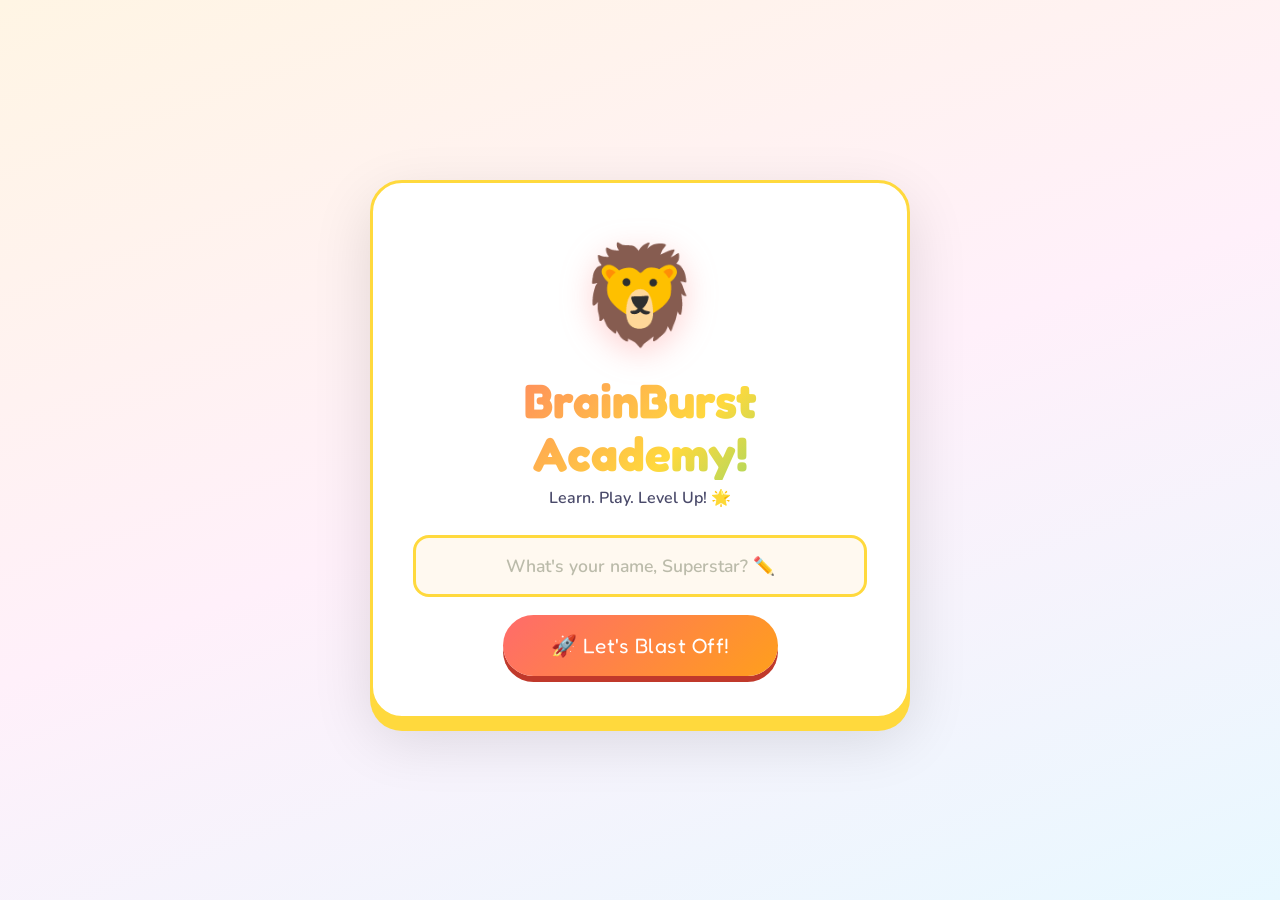
==== commit 9cf64d96: "Update index.html" ====
--- a/index.html
+++ b/index.html
@@ -3,66 +3,37 @@
 <head>
   <meta charset="UTF-8">
   <meta name="viewport" content="width=device-width, initial-scale=1.0">
-  <meta name="description" content="BrainBurst Academy – Interactive Grade 4 Learning Platform with Quizzes, Badges & Fun!">
-  <meta name="keywords" content="Grade 4, learning, quiz, CBSE, maths, science, english, hindi, kannada, computers">
-  <meta name="author" content="BrainBurst Academy">
-  <meta property="og:title" content="🌟 BrainBurst Academy – Grade 4 Learning">
-  <meta property="og:description" content="Learn. Play. Level Up! Quizzes, badges & brain-boosting fun for Grade 4 students.">
-  <meta property="og:type" content="website">
+  <meta name="description" content="BrainBurst Academy – Interactive Grade 4 Learning Platform">
   <title>🌟 BrainBurst Academy – Grade 4 Learning</title>
-  <!-- Google Fonts -->
   <link href="https://fonts.googleapis.com/css2?family=Fredoka+One&family=Nunito:wght@400;600;700;800;900&display=swap" rel="stylesheet">
-  <!-- Favicon -->
-  <link rel="icon" href="assets/images/favicon.svg" type="image/svg+xml">
-  <!-- Stylesheet -->
   <link rel="stylesheet" href="style.css">
 </head>
 <body>
 <div class="bg-canvas">
-  <div class="blob blob1"></div>
-  <div class="blob blob2"></div>
-  <div class="blob blob3"></div>
-  <div class="blob blob4"></div>
-  <div class="blob blob5"></div>
+  <div class="blob blob1"></div><div class="blob blob2"></div><div class="blob blob3"></div>
 </div>
 
 <div id="confetti-layer"></div>
 <div id="toast"></div>
 
-<!-- ============ WELCOME ============ -->
 <div class="screen active" id="screen-welcome">
   <div class="welcome-outer">
-    <div style="position:absolute;top:-28px;left:-20px;font-size:2.2rem;animation:decoFloatAnim 3s ease-in-out infinite alternate;">⭐</div>
-    <div style="position:absolute;top:-20px;right:10px;font-size:1.8rem;animation:decoFloatAnim 2.5s ease-in-out infinite alternate;animation-delay:0.8s;">🎈</div>
-    <div style="position:absolute;bottom:-24px;right:-18px;font-size:2rem;animation:decoFloatAnim 3.5s ease-in-out infinite alternate;animation-delay:1.2s;">🎉</div>
-    <div style="position:absolute;bottom:-20px;left:10px;font-size:1.6rem;animation:decoFloatAnim 4s ease-in-out infinite alternate;animation-delay:0.4s;">🌈</div>
     <div class="welcome-card">
       <span class="welcome-mascot">🦁</span>
       <h1>BrainBurst Academy!</h1>
-      <p class="subtitle">Learn. Play. Level Up! 🌟<br>Quizzes, badges & brain-boosting fun await you!</p>
-      <div class="welcome-tag">🎮 Grade 4 · 6 Subjects · 14 Badges to Collect!</div>
+      <p class="subtitle">Learn. Play. Level Up! 🌟</p>
       <input class="name-input" id="student-name-input" type="text" placeholder="What's your name, Superstar? ✏️" maxlength="30" />
       <div id="name-error" style="color:#DC2626;font-size:0.85rem;font-weight:700;margin-bottom:12px;display:none;">⚠️ Please enter your name to start!</div>
       <button class="btn-go" onclick="startApp()">🚀 Let's Blast Off!</button>
-      <div class="welcome-stickers">
-        <span class="sticker">📚</span>
-        <span class="sticker">🔢</span>
-        <span class="sticker">🌿</span>
-        <span class="sticker">💻</span>
-        <span class="sticker">🏆</span>
-      </div>
     </div>
   </div>
 </div>
 
-<!-- ============ HOME ============ -->
 <div class="screen" id="screen-home">
   <div class="app-header">
-    <div class="header-logo">
-      <span class="logo-icon">🦁</span>
-      <h2>BrainBurst Academy</h2>
-    </div>
+    <div class="header-logo"><span class="logo-icon">🦁</span><h2>BrainBurst Academy</h2></div>
     <div class="hdr-right">
+      <button class="hdr-btn" style="background:#6366F1;" onclick="showAdminDashboard()">📊 Logs</button>
       <div class="hdr-pill pill-name">👤 <span id="header-name">Explorer</span></div>
       <div class="hdr-pill pill-score">⭐ <span id="header-score">0</span> pts</div>
       <button class="hdr-btn" onclick="showScreen('screen-badges')">🏅 My Badges</button>
@@ -71,52 +42,33 @@
   <div class="home-content">
     <div class="home-greeting">
       <h2>Hey <span id="greeting-name"></span>! Ready to learn? 🎯</h2>
-      <p>Pick a subject below and start your adventure. Collect stars and earn amazing badges!</p>
     </div>
     <div class="progress-banner" id="home-progress-banner">
-      <span class="prog-label">🏆 Overall Progress</span>
       <div class="prog-bar-outer"><div class="prog-bar-inner" id="home-prog-bar" style="width:0%"></div></div>
       <span class="prog-count" id="home-prog-count">0 / 6 subjects</span>
     </div>
-    <div class="section-title">📚 Choose Your Subject</div>
     <div class="subjects-grid" id="subjects-grid"></div>
   </div>
 </div>
 
-<!-- ============ SUBJECT DETAIL ============ -->
 <div class="screen" id="screen-subject">
   <div class="app-header">
     <div class="header-logo"><span class="logo-icon">🦁</span><h2>BrainBurst Academy</h2></div>
-    <div class="hdr-right">
-      <div class="hdr-pill pill-score">⭐ <span class="dyn-score">0</span> pts</div>
-    </div>
+    <div class="hdr-right"><div class="hdr-pill pill-score">⭐ <span class="dyn-score">0</span> pts</div></div>
   </div>
   <div class="subject-detail">
-    <button class="back-btn" onclick="showScreen('screen-home')">← Back to Subjects</button>
+    <button class="back-btn" onclick="showScreen('screen-home')">← Back</button>
     <div class="subj-hero" id="subj-hero-bg">
       <span class="hero-icon" id="hero-icon"></span>
-      <div>
-        <h2 id="hero-name"></h2>
-        <p id="hero-desc"></p>
-      </div>
+      <div><h2 id="hero-name"></h2><p id="hero-desc"></p></div>
     </div>
-    <div style="font-family:'Fredoka One',cursive;font-size:1.3rem;color:var(--text-dark);margin-bottom:14px;">How do you want to learn? 🤔</div>
     <div class="choice-grid">
-      <div class="choice-card cc-read" onclick="showSyllabus()">
-        <div class="cc-icon">📖</div>
-        <h3>Read Syllabus First</h3>
-        <p>Study all the topics, understand the concepts, then conquer the quiz!</p>
-      </div>
-      <div class="choice-card cc-quiz" onclick="startQuiz()">
-        <div class="cc-icon">⚡</div>
-        <h3>Jump Into Quiz!</h3>
-        <p>Feeling brave? Test what you already know and see how you score!</p>
-      </div>
+      <div class="choice-card cc-read" onclick="showSyllabus()"><h3>📖 Read Syllabus</h3></div>
+      <div class="choice-card cc-quiz" onclick="startQuiz()"><h3>⚡ Jump Into Quiz</h3></div>
     </div>
   </div>
 </div>
 
-<!-- ============ SYLLABUS ============ -->
 <div class="screen" id="screen-syllabus">
   <div class="app-header">
     <div class="header-logo"><span class="logo-icon">🦁</span><h2>BrainBurst Academy</h2></div>
@@ -124,16 +76,12 @@
   </div>
   <div class="syllabus-content">
     <button class="back-btn" onclick="showScreen('screen-subject')">← Back</button>
-    <div style="margin-bottom:24px;">
-      <h2 id="syl-title" style="font-size:1.9rem;color:var(--text-dark);"></h2>
-      <p style="color:var(--text-mid);font-weight:600;margin-top:6px;">📋 Full Syllabus · Read carefully, then crush the quiz!</p>
-    </div>
+    <h2 id="syl-title"></h2>
     <div id="syl-body"></div>
-    <button class="quiz-launch-btn" onclick="startQuiz()">⚡ I'm Ready! Start the Quiz →</button>
+    <button class="quiz-launch-btn" onclick="startQuiz()">⚡ Start Quiz →</button>
   </div>
 </div>
 
-<!-- ============ QUIZ ============ -->
 <div class="screen" id="screen-quiz">
   <div class="app-header">
     <div class="header-logo"><span class="logo-icon">🦁</span><h2>BrainBurst Academy</h2></div>
@@ -141,21 +89,16 @@
   </div>
   <div class="quiz-wrapper">
     <div class="progress-track"><div class="progress-fill" id="q-progress" style="width:0%"></div></div>
-    <div class="quiz-topbar">
-      <span class="q-counter-pill" id="q-counter">Question 1 of 12</span>
-      <span class="q-score-pill">🔥 <span id="q-live">0</span> pts this quiz</span>
-    </div>
     <div class="question-card" id="q-card">
-      <span class="diff-badge diff-easy" id="q-diff">Easy</span>
+      <span class="diff-badge" id="q-diff">Easy</span>
       <div class="question-text" id="q-text"></div>
       <div class="options-grid" id="q-opts"></div>
       <div class="feedback-area" id="q-fb"></div>
-      <button class="next-q-btn" id="next-btn" onclick="nextQuestion()">Next →</button>
+      <button class="next-q-btn" id="next-btn" onclick="nextQuestion()">Next</button>
     </div>
   </div>
 </div>
 
-<!-- ============ RESULT ============ -->
 <div class="screen" id="screen-result">
   <div class="app-header">
     <div class="header-logo"><span class="logo-icon">🦁</span><h2>BrainBurst Academy</h2></div>
@@ -169,40 +112,61 @@
       <div class="result-verdict" id="res-verdict"></div>
       <div class="result-stats">
         <div class="rs-pill"><div class="rs-val" id="rs-correct"></div><div class="rs-label">CORRECT</div></div>
-        <div class="rs-pill"><div class="rs-val" id="rs-qpts"></div><div class="rs-label">QUIZ PTS</div></div>
-        <div class="rs-pill"><div class="rs-val" id="rs-total"></div><div class="rs-label">TOTAL PTS</div></div>
+        <div class="rs-pill"><div class="rs-val" id="rs-qpts"></div><div class="rs-label">PTS</div></div>
       </div>
       <div class="new-badges-area" id="new-badges-area"></div>
       <div class="result-actions">
-        <button class="btn-retry" onclick="startQuiz()">🔁 Try Again</button>
+        <button class="btn-retry" onclick="startQuiz()">🔁 Retry</button>
         <button class="btn-outline" onclick="showScreen('screen-home')">🏠 Home</button>
-        <button class="btn-outline" onclick="showScreen('screen-badges')">🏅 Badges</button>
       </div>
     </div>
   </div>
 </div>
 
-<!-- ============ BADGES ============ -->
 <div class="screen" id="screen-badges">
   <div class="app-header">
     <div class="header-logo"><span class="logo-icon">🦁</span><h2>BrainBurst Academy</h2></div>
     <div class="hdr-right"><div class="hdr-pill pill-score">⭐ <span id="bdg-score">0</span> pts</div></div>
   </div>
   <div class="badges-content">
-    <button class="back-btn" onclick="showScreen('screen-home')">← Back to Home</button>
-    <div class="badges-overview">
-      <div class="bo-icon">🏅</div>
-      <div class="bo-text">
-        <h3>Your Trophy Room</h3>
-        <p>Complete quizzes and score high to unlock these awesome badges!</p>
-      </div>
-      <div class="bo-count"><span id="bdg-earned">0</span> / <span id="bdg-total">0</span></div>
-    </div>
+    <button class="back-btn" onclick="showScreen('screen-home')">← Back</button>
+    <div class="bo-count"><span id="bdg-earned">0</span> / <span id="bdg-total">0</span> Badges</div>
     <div class="badges-grid" id="badges-grid"></div>
   </div>
 </div>
 
-  <!-- Main App Script -->
-  <script src="assets/js/app.js"></script>
+<div class="screen" id="screen-admin">
+  <div class="app-header">
+    <div class="header-logo"><span class="logo-icon">🦁</span><h2>BrainBurst Academy</h2></div>
+    <div class="hdr-right"><button class="hdr-btn" onclick="showScreen('screen-home')">🏠 Back</button></div>
+  </div>
+  <div class="admin-content" style="padding:20px; max-width:900px; margin:0 auto;">
+    <h2 style="font-family:'Fredoka One'; color:#1F2937;">🎓 Student Logs</h2>
+    <div style="margin-bottom: 20px;">
+      <input type="text" id="admin-search-input" onkeyup="filterLogs()" placeholder="🔍 Search student name..." 
+             style="width: 100%; padding: 12px; border-radius: 10px; border: 2px solid #E5E7EB; font-size: 1rem; outline:none;">
+    </div>
+    <div style="background:white; border-radius:15px; overflow:hidden; box-shadow:0 10px 25px rgba(0,0,0,0.1);">
+      <table style="width:100%; border-collapse: collapse; text-align: left;">
+        <thead style="background:#F3F4F6;">
+          <tr>
+            <th style="padding:15px;">Name</th>
+            <th style="padding:15px;">Subject</th>
+            <th style="padding:15px;">Score</th>
+            <th style="padding:15px;">Status</th>
+            <th style="padding:15px;">Date</th>
+          </tr>
+        </thead>
+        <tbody id="admin-table-body"></tbody>
+      </table>
+    </div>
+    <div style="display:flex; justify-content:space-between; margin-top:20px;">
+        <button onclick="clearLogs()" style="background:#EF4444; color:white; border:none; padding:10px 20px; border-radius:8px; cursor:pointer;">🗑️ Clear Logs</button>
+        <div id="log-count" style="font-weight:700; color:#6B7280;">0 records</div>
+    </div>
+  </div>
+</div>
+
+<script src="app.js"></script>
 </body>
 </html>
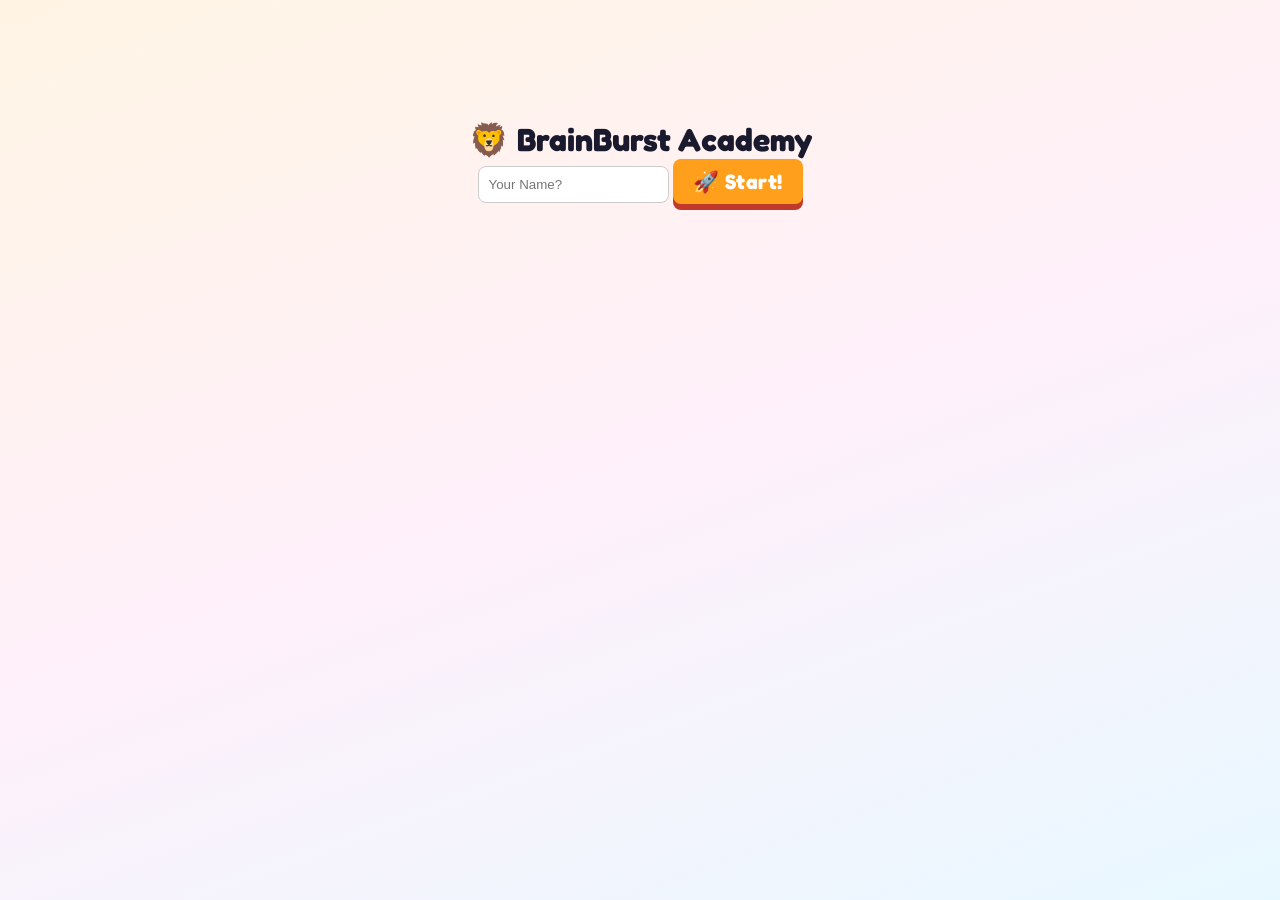
==== commit 33c2d282: "Update index.html" ====
--- a/index.html
+++ b/index.html
@@ -3,168 +3,72 @@
 <head>
   <meta charset="UTF-8">
   <meta name="viewport" content="width=device-width, initial-scale=1.0">
-  <meta name="description" content="BrainBurst Academy – Interactive Grade 4 Learning Platform">
-  <title>🌟 BrainBurst Academy – Grade 4 Learning</title>
-  <link href="https://fonts.googleapis.com/css2?family=Fredoka+One&family=Nunito:wght@400;600;700;800;900&display=swap" rel="stylesheet">
+  <title>🌟 BrainBurst Academy</title>
+  <link href="https://fonts.googleapis.com/css2?family=Fredoka+One&family=Nunito:wght@400;700;900&display=swap" rel="stylesheet">
   <link rel="stylesheet" href="style.css">
+  <style>
+    /* Basic backup styles in case style.css is missing */
+    body { font-family: 'Nunito', sans-serif; background: #f0f4f8; margin: 0; }
+    .screen { display: none; padding: 20px; }
+    .screen.active { display: block; }
+    .btn-go, .hdr-btn { cursor: pointer; padding: 10px 20px; border-radius: 8px; border: none; background: #FF9F1C; color: white; font-weight: bold; }
+    .subjects-grid { display: grid; grid-template-columns: repeat(auto-fit, minmax(150px, 1fr)); gap: 15px; margin-top: 20px; }
+    .subj-card { background: white; padding: 15px; border-radius: 12px; text-align: center; cursor: pointer; box-shadow: 0 4px 6px rgba(0,0,0,0.1); }
+  </style>
 </head>
 <body>
-<div class="bg-canvas">
-  <div class="blob blob1"></div><div class="blob blob2"></div><div class="blob blob3"></div>
-</div>
 
-<div id="confetti-layer"></div>
-<div id="toast"></div>
+<div id="toast" style="display:none; position:fixed; top:20px; right:20px; background:#333; color:white; padding:10px 20px; border-radius:8px; z-index:1000;"></div>
 
 <div class="screen active" id="screen-welcome">
-  <div class="welcome-outer">
-    <div class="welcome-card">
-      <span class="welcome-mascot">🦁</span>
-      <h1>BrainBurst Academy!</h1>
-      <p class="subtitle">Learn. Play. Level Up! 🌟</p>
-      <input class="name-input" id="student-name-input" type="text" placeholder="What's your name, Superstar? ✏️" maxlength="30" />
-      <div id="name-error" style="color:#DC2626;font-size:0.85rem;font-weight:700;margin-bottom:12px;display:none;">⚠️ Please enter your name to start!</div>
-      <button class="btn-go" onclick="startApp()">🚀 Let's Blast Off!</button>
-    </div>
+  <div style="text-align:center; margin-top:100px;">
+    <h1>🦁 BrainBurst Academy</h1>
+    <input type="text" id="student-name-input" placeholder="Your Name?" style="padding:10px; border-radius:8px; border:1px solid #ccc;">
+    <p id="name-error" style="color:red; display:none;">Please enter a name!</p>
+    <button class="btn-go" onclick="startApp()">🚀 Start!</button>
   </div>
 </div>
 
 <div class="screen" id="screen-home">
-  <div class="app-header">
-    <div class="header-logo"><span class="logo-icon">🦁</span><h2>BrainBurst Academy</h2></div>
-    <div class="hdr-right">
+  <div style="display:flex; justify-content:space-between; align-items:center; background:white; padding:10px; border-radius:12px;">
+    <h2>Hi, <span id="greeting-name"></span>!</h2>
+    <div>
       <button class="hdr-btn" style="background:#6366F1;" onclick="showAdminDashboard()">📊 Logs</button>
-      <div class="hdr-pill pill-name">👤 <span id="header-name">Explorer</span></div>
-      <div class="hdr-pill pill-score">⭐ <span id="header-score">0</span> pts</div>
-      <button class="hdr-btn" onclick="showScreen('screen-badges')">🏅 My Badges</button>
+      <button class="hdr-btn" onclick="showScreen('screen-welcome')">Logout</button>
     </div>
   </div>
-  <div class="home-content">
-    <div class="home-greeting">
-      <h2>Hey <span id="greeting-name"></span>! Ready to learn? 🎯</h2>
-    </div>
-    <div class="progress-banner" id="home-progress-banner">
-      <div class="prog-bar-outer"><div class="prog-bar-inner" id="home-prog-bar" style="width:0%"></div></div>
-      <span class="prog-count" id="home-prog-count">0 / 6 subjects</span>
-    </div>
-    <div class="subjects-grid" id="subjects-grid"></div>
-  </div>
+  <div class="subjects-grid" id="subjects-grid"></div>
 </div>
 
-<div class="screen" id="screen-subject">
-  <div class="app-header">
-    <div class="header-logo"><span class="logo-icon">🦁</span><h2>BrainBurst Academy</h2></div>
-    <div class="hdr-right"><div class="hdr-pill pill-score">⭐ <span class="dyn-score">0</span> pts</div></div>
-  </div>
-  <div class="subject-detail">
-    <button class="back-btn" onclick="showScreen('screen-home')">← Back</button>
-    <div class="subj-hero" id="subj-hero-bg">
-      <span class="hero-icon" id="hero-icon"></span>
-      <div><h2 id="hero-name"></h2><p id="hero-desc"></p></div>
-    </div>
-    <div class="choice-grid">
-      <div class="choice-card cc-read" onclick="showSyllabus()"><h3>📖 Read Syllabus</h3></div>
-      <div class="choice-card cc-quiz" onclick="startQuiz()"><h3>⚡ Jump Into Quiz</h3></div>
-    </div>
-  </div>
-</div>
-
-<div class="screen" id="screen-syllabus">
-  <div class="app-header">
-    <div class="header-logo"><span class="logo-icon">🦁</span><h2>BrainBurst Academy</h2></div>
-    <div class="hdr-right"><div class="hdr-pill pill-score">⭐ <span class="dyn-score">0</span> pts</div></div>
-  </div>
-  <div class="syllabus-content">
-    <button class="back-btn" onclick="showScreen('screen-subject')">← Back</button>
-    <h2 id="syl-title"></h2>
-    <div id="syl-body"></div>
-    <button class="quiz-launch-btn" onclick="startQuiz()">⚡ Start Quiz →</button>
+<div class="screen" id="screen-admin">
+  <button class="hdr-btn" onclick="showScreen('screen-home')">🏠 Back</button>
+  <h2>🎓 Student Performance Logs</h2>
+  <input type="text" id="admin-search-input" onkeyup="filterLogs()" placeholder="🔍 Search name..." style="width:100%; padding:10px; margin-bottom:10px;">
+  <table style="width:100%; background:white; border-collapse:collapse;">
+    <thead style="background:#eee;">
+      <tr><th style="padding:10px;">Name</th><th>Subject</th><th>Score</th><th>Status</th><th>Date</th></tr>
+    </thead>
+    <tbody id="admin-table-body"></tbody>
+  </table>
+  <div style="margin-top:10px; display:flex; justify-content:space-between;">
+    <button onclick="clearLogs()" style="color:red; border:none; background:none; cursor:pointer;">Clear All</button>
+    <div id="log-count">0 records</div>
   </div>
 </div>
 
 <div class="screen" id="screen-quiz">
-  <div class="app-header">
-    <div class="header-logo"><span class="logo-icon">🦁</span><h2>BrainBurst Academy</h2></div>
-    <div class="hdr-right"><div class="hdr-pill pill-score">⭐ <span id="quiz-hdr-score">0</span> pts</div></div>
-  </div>
-  <div class="quiz-wrapper">
-    <div class="progress-track"><div class="progress-fill" id="q-progress" style="width:0%"></div></div>
-    <div class="question-card" id="q-card">
-      <span class="diff-badge" id="q-diff">Easy</span>
-      <div class="question-text" id="q-text"></div>
-      <div class="options-grid" id="q-opts"></div>
-      <div class="feedback-area" id="q-fb"></div>
-      <button class="next-q-btn" id="next-btn" onclick="nextQuestion()">Next</button>
-    </div>
-  </div>
+    <h2 id="quiz-title">Quiz</h2>
+    <div id="q-text" style="font-size:1.2rem; margin-bottom:20px;"></div>
+    <div id="q-opts"></div>
+    <button id="next-btn" onclick="nextQuestion()" style="display:none; margin-top:20px;" class="btn-go">Next →</button>
 </div>
 
 <div class="screen" id="screen-result">
-  <div class="app-header">
-    <div class="header-logo"><span class="logo-icon">🦁</span><h2>BrainBurst Academy</h2></div>
-    <div class="hdr-right"><div class="hdr-pill pill-score">⭐ <span class="dyn-score">0</span> pts</div></div>
-  </div>
-  <div class="result-wrap">
-    <div class="result-card">
-      <span class="result-trophy" id="res-trophy">🏆</span>
-      <div class="result-subject-name" id="res-subj"></div>
-      <div class="result-pct" id="res-pct"></div>
-      <div class="result-verdict" id="res-verdict"></div>
-      <div class="result-stats">
-        <div class="rs-pill"><div class="rs-val" id="rs-correct"></div><div class="rs-label">CORRECT</div></div>
-        <div class="rs-pill"><div class="rs-val" id="rs-qpts"></div><div class="rs-label">PTS</div></div>
-      </div>
-      <div class="new-badges-area" id="new-badges-area"></div>
-      <div class="result-actions">
-        <button class="btn-retry" onclick="startQuiz()">🔁 Retry</button>
-        <button class="btn-outline" onclick="showScreen('screen-home')">🏠 Home</button>
-      </div>
+    <div style="text-align:center;">
+        <h1 id="res-pct" style="font-size:3rem;">0%</h1>
+        <p id="res-msg">Well done!</p>
+        <button class="btn-go" onclick="showScreen('screen-home')">🏠 Back Home</button>
     </div>
-  </div>
-</div>
-
-<div class="screen" id="screen-badges">
-  <div class="app-header">
-    <div class="header-logo"><span class="logo-icon">🦁</span><h2>BrainBurst Academy</h2></div>
-    <div class="hdr-right"><div class="hdr-pill pill-score">⭐ <span id="bdg-score">0</span> pts</div></div>
-  </div>
-  <div class="badges-content">
-    <button class="back-btn" onclick="showScreen('screen-home')">← Back</button>
-    <div class="bo-count"><span id="bdg-earned">0</span> / <span id="bdg-total">0</span> Badges</div>
-    <div class="badges-grid" id="badges-grid"></div>
-  </div>
-</div>
-
-<div class="screen" id="screen-admin">
-  <div class="app-header">
-    <div class="header-logo"><span class="logo-icon">🦁</span><h2>BrainBurst Academy</h2></div>
-    <div class="hdr-right"><button class="hdr-btn" onclick="showScreen('screen-home')">🏠 Back</button></div>
-  </div>
-  <div class="admin-content" style="padding:20px; max-width:900px; margin:0 auto;">
-    <h2 style="font-family:'Fredoka One'; color:#1F2937;">🎓 Student Logs</h2>
-    <div style="margin-bottom: 20px;">
-      <input type="text" id="admin-search-input" onkeyup="filterLogs()" placeholder="🔍 Search student name..." 
-             style="width: 100%; padding: 12px; border-radius: 10px; border: 2px solid #E5E7EB; font-size: 1rem; outline:none;">
-    </div>
-    <div style="background:white; border-radius:15px; overflow:hidden; box-shadow:0 10px 25px rgba(0,0,0,0.1);">
-      <table style="width:100%; border-collapse: collapse; text-align: left;">
-        <thead style="background:#F3F4F6;">
-          <tr>
-            <th style="padding:15px;">Name</th>
-            <th style="padding:15px;">Subject</th>
-            <th style="padding:15px;">Score</th>
-            <th style="padding:15px;">Status</th>
-            <th style="padding:15px;">Date</th>
-          </tr>
-        </thead>
-        <tbody id="admin-table-body"></tbody>
-      </table>
-    </div>
-    <div style="display:flex; justify-content:space-between; margin-top:20px;">
-        <button onclick="clearLogs()" style="background:#EF4444; color:white; border:none; padding:10px 20px; border-radius:8px; cursor:pointer;">🗑️ Clear Logs</button>
-        <div id="log-count" style="font-weight:700; color:#6B7280;">0 records</div>
-    </div>
-  </div>
 </div>
 
 <script src="app.js"></script>
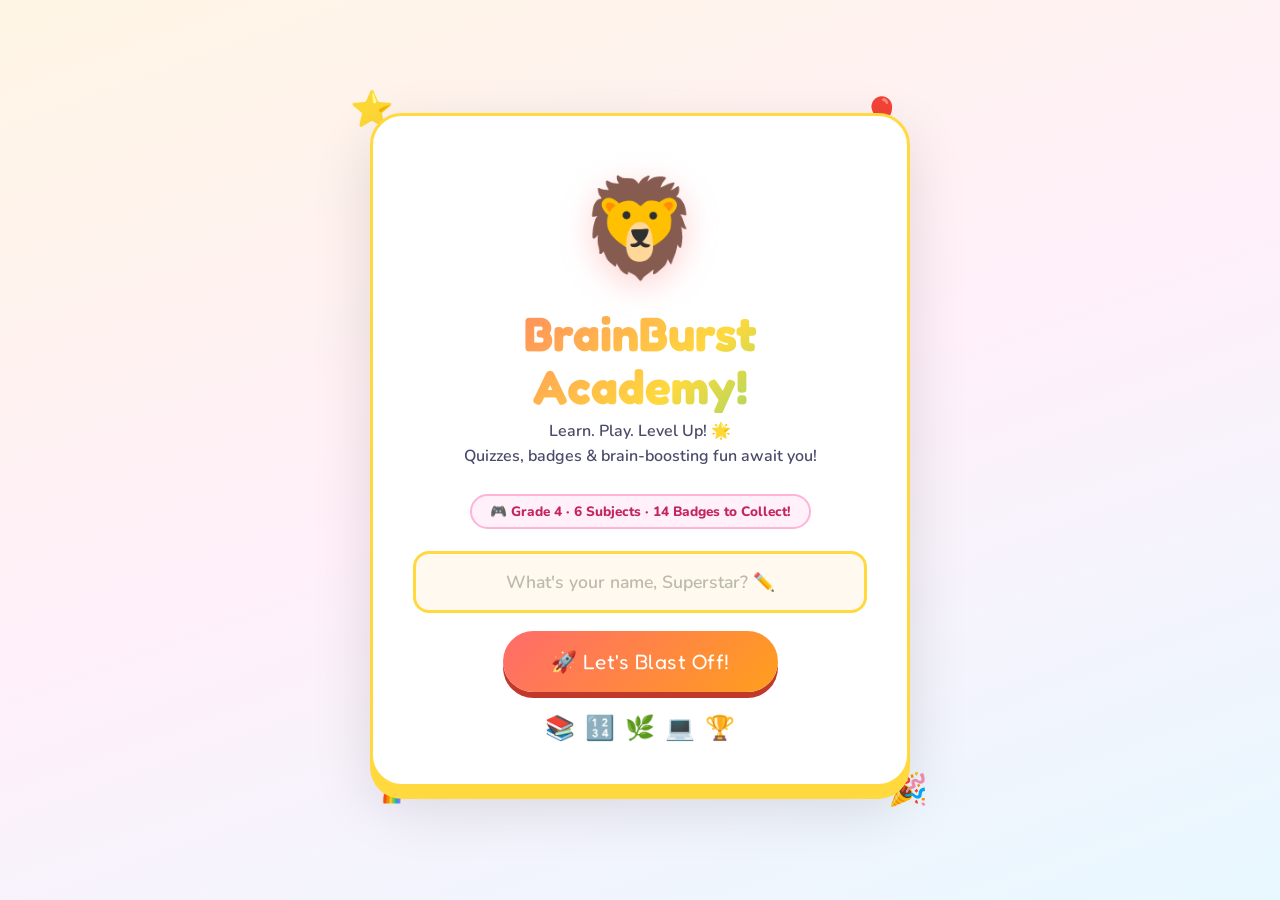
==== commit a4505311: "Update index.html" ====
--- a/index.html
+++ b/index.html
@@ -3,74 +3,206 @@
 <head>
   <meta charset="UTF-8">
   <meta name="viewport" content="width=device-width, initial-scale=1.0">
-  <title>🌟 BrainBurst Academy</title>
-  <link href="https://fonts.googleapis.com/css2?family=Fredoka+One&family=Nunito:wght@400;700;900&display=swap" rel="stylesheet">
+  <meta name="description" content="BrainBurst Academy – Interactive Grade 4 Learning Platform with Quizzes, Badges & Fun!">
+  <meta name="keywords" content="Grade 4, learning, quiz, CBSE, maths, science, english, hindi, kannada, computers">
+  <meta name="author" content="BrainBurst Academy">
+  <meta property="og:title" content="🌟 BrainBurst Academy – Grade 4 Learning">
+  <meta property="og:description" content="Learn. Play. Level Up! Quizzes, badges & brain-boosting fun for Grade 4 students.">
+  <meta property="og:type" content="website">
+  <title>🌟 BrainBurst Academy – Grade 4 Learning</title>
+  <!-- Google Fonts -->
+  <link href="https://fonts.googleapis.com/css2?family=Fredoka+One&family=Nunito:wght@400;600;700;800;900&display=swap" rel="stylesheet">
+  <!-- Favicon -->
+  <link rel="icon" href="favicon.svg" type="image/svg+xml">
+  <!-- Stylesheet -->
   <link rel="stylesheet" href="style.css">
-  <style>
-    /* Basic backup styles in case style.css is missing */
-    body { font-family: 'Nunito', sans-serif; background: #f0f4f8; margin: 0; }
-    .screen { display: none; padding: 20px; }
-    .screen.active { display: block; }
-    .btn-go, .hdr-btn { cursor: pointer; padding: 10px 20px; border-radius: 8px; border: none; background: #FF9F1C; color: white; font-weight: bold; }
-    .subjects-grid { display: grid; grid-template-columns: repeat(auto-fit, minmax(150px, 1fr)); gap: 15px; margin-top: 20px; }
-    .subj-card { background: white; padding: 15px; border-radius: 12px; text-align: center; cursor: pointer; box-shadow: 0 4px 6px rgba(0,0,0,0.1); }
-  </style>
 </head>
 <body>
-
-<div id="toast" style="display:none; position:fixed; top:20px; right:20px; background:#333; color:white; padding:10px 20px; border-radius:8px; z-index:1000;"></div>
-
+<div class="bg-canvas">
+  <div class="blob blob1"></div>
+  <div class="blob blob2"></div>
+  <div class="blob blob3"></div>
+  <div class="blob blob4"></div>
+  <div class="blob blob5"></div>
+</div>
+
+<div id="confetti-layer"></div>
+<div id="toast"></div>
+
+<!-- ============ WELCOME ============ -->
 <div class="screen active" id="screen-welcome">
-  <div style="text-align:center; margin-top:100px;">
-    <h1>🦁 BrainBurst Academy</h1>
-    <input type="text" id="student-name-input" placeholder="Your Name?" style="padding:10px; border-radius:8px; border:1px solid #ccc;">
-    <p id="name-error" style="color:red; display:none;">Please enter a name!</p>
-    <button class="btn-go" onclick="startApp()">🚀 Start!</button>
-  </div>
-</div>
-
+  <div class="welcome-outer">
+    <div style="position:absolute;top:-28px;left:-20px;font-size:2.2rem;animation:decoFloatAnim 3s ease-in-out infinite alternate;">⭐</div>
+    <div style="position:absolute;top:-20px;right:10px;font-size:1.8rem;animation:decoFloatAnim 2.5s ease-in-out infinite alternate;animation-delay:0.8s;">🎈</div>
+    <div style="position:absolute;bottom:-24px;right:-18px;font-size:2rem;animation:decoFloatAnim 3.5s ease-in-out infinite alternate;animation-delay:1.2s;">🎉</div>
+    <div style="position:absolute;bottom:-20px;left:10px;font-size:1.6rem;animation:decoFloatAnim 4s ease-in-out infinite alternate;animation-delay:0.4s;">🌈</div>
+    <div class="welcome-card">
+      <span class="welcome-mascot">🦁</span>
+      <h1>BrainBurst Academy!</h1>
+      <p class="subtitle">Learn. Play. Level Up! 🌟<br>Quizzes, badges & brain-boosting fun await you!</p>
+      <div class="welcome-tag">🎮 Grade 4 · 6 Subjects · 14 Badges to Collect!</div>
+      <input class="name-input" id="student-name-input" type="text" placeholder="What's your name, Superstar? ✏️" maxlength="30" />
+      <div id="name-error" style="color:#DC2626;font-size:0.85rem;font-weight:700;margin-bottom:12px;display:none;">⚠️ Please enter your name to start!</div>
+      <button class="btn-go" onclick="startApp()">🚀 Let's Blast Off!</button>
+      <div class="welcome-stickers">
+        <span class="sticker">📚</span>
+        <span class="sticker">🔢</span>
+        <span class="sticker">🌿</span>
+        <span class="sticker">💻</span>
+        <span class="sticker">🏆</span>
+      </div>
+    </div>
+  </div>
+</div>
+
+<!-- ============ HOME ============ -->
 <div class="screen" id="screen-home">
-  <div style="display:flex; justify-content:space-between; align-items:center; background:white; padding:10px; border-radius:12px;">
-    <h2>Hi, <span id="greeting-name"></span>!</h2>
-    <div>
-      <button class="hdr-btn" style="background:#6366F1;" onclick="showAdminDashboard()">📊 Logs</button>
-      <button class="hdr-btn" onclick="showScreen('screen-welcome')">Logout</button>
-    </div>
-  </div>
-  <div class="subjects-grid" id="subjects-grid"></div>
-</div>
-
-<div class="screen" id="screen-admin">
-  <button class="hdr-btn" onclick="showScreen('screen-home')">🏠 Back</button>
-  <h2>🎓 Student Performance Logs</h2>
-  <input type="text" id="admin-search-input" onkeyup="filterLogs()" placeholder="🔍 Search name..." style="width:100%; padding:10px; margin-bottom:10px;">
-  <table style="width:100%; background:white; border-collapse:collapse;">
-    <thead style="background:#eee;">
-      <tr><th style="padding:10px;">Name</th><th>Subject</th><th>Score</th><th>Status</th><th>Date</th></tr>
-    </thead>
-    <tbody id="admin-table-body"></tbody>
-  </table>
-  <div style="margin-top:10px; display:flex; justify-content:space-between;">
-    <button onclick="clearLogs()" style="color:red; border:none; background:none; cursor:pointer;">Clear All</button>
-    <div id="log-count">0 records</div>
-  </div>
-</div>
-
+  <div class="app-header">
+    <div class="header-logo">
+      <span class="logo-icon">🦁</span>
+      <h2>BrainBurst Academy</h2>
+    </div>
+    <div class="hdr-right">
+      <div class="hdr-pill pill-name">👤 <span id="header-name">Explorer</span></div>
+      <div class="hdr-pill pill-score">⭐ <span id="header-score">0</span> pts</div>
+      <button class="hdr-btn" onclick="showScreen('screen-badges')">🏅 My Badges</button>
+    </div>
+  </div>
+  <div class="home-content">
+    <div class="home-greeting">
+      <h2>Hey <span id="greeting-name"></span>! Ready to learn? 🎯</h2>
+      <p>Pick a subject below and start your adventure. Collect stars and earn amazing badges!</p>
+    </div>
+    <div class="progress-banner" id="home-progress-banner">
+      <span class="prog-label">🏆 Overall Progress</span>
+      <div class="prog-bar-outer"><div class="prog-bar-inner" id="home-prog-bar" style="width:0%"></div></div>
+      <span class="prog-count" id="home-prog-count">0 / 6 subjects</span>
+    </div>
+    <div class="section-title">📚 Choose Your Subject</div>
+    <div class="subjects-grid" id="subjects-grid"></div>
+  </div>
+</div>
+
+<!-- ============ SUBJECT DETAIL ============ -->
+<div class="screen" id="screen-subject">
+  <div class="app-header">
+    <div class="header-logo"><span class="logo-icon">🦁</span><h2>BrainBurst Academy</h2></div>
+    <div class="hdr-right">
+      <div class="hdr-pill pill-score">⭐ <span class="dyn-score">0</span> pts</div>
+    </div>
+  </div>
+  <div class="subject-detail">
+    <button class="back-btn" onclick="showScreen('screen-home')">← Back to Subjects</button>
+    <div class="subj-hero" id="subj-hero-bg">
+      <span class="hero-icon" id="hero-icon"></span>
+      <div>
+        <h2 id="hero-name"></h2>
+        <p id="hero-desc"></p>
+      </div>
+    </div>
+    <div style="font-family:'Fredoka One',cursive;font-size:1.3rem;color:var(--text-dark);margin-bottom:14px;">How do you want to learn? 🤔</div>
+    <div class="choice-grid">
+      <div class="choice-card cc-read" onclick="showSyllabus()">
+        <div class="cc-icon">📖</div>
+        <h3>Read Syllabus First</h3>
+        <p>Study all the topics, understand the concepts, then conquer the quiz!</p>
+      </div>
+      <div class="choice-card cc-quiz" onclick="startQuiz()">
+        <div class="cc-icon">⚡</div>
+        <h3>Jump Into Quiz!</h3>
+        <p>Feeling brave? Test what you already know and see how you score!</p>
+      </div>
+    </div>
+  </div>
+</div>
+
+<!-- ============ SYLLABUS ============ -->
+<div class="screen" id="screen-syllabus">
+  <div class="app-header">
+    <div class="header-logo"><span class="logo-icon">🦁</span><h2>BrainBurst Academy</h2></div>
+    <div class="hdr-right"><div class="hdr-pill pill-score">⭐ <span class="dyn-score">0</span> pts</div></div>
+  </div>
+  <div class="syllabus-content">
+    <button class="back-btn" onclick="showScreen('screen-subject')">← Back</button>
+    <div style="margin-bottom:24px;">
+      <h2 id="syl-title" style="font-size:1.9rem;color:var(--text-dark);"></h2>
+      <p style="color:var(--text-mid);font-weight:600;margin-top:6px;">📋 Full Syllabus · Read carefully, then crush the quiz!</p>
+    </div>
+    <div id="syl-body"></div>
+    <button class="quiz-launch-btn" onclick="startQuiz()">⚡ I'm Ready! Start the Quiz →</button>
+  </div>
+</div>
+
+<!-- ============ QUIZ ============ -->
 <div class="screen" id="screen-quiz">
-    <h2 id="quiz-title">Quiz</h2>
-    <div id="q-text" style="font-size:1.2rem; margin-bottom:20px;"></div>
-    <div id="q-opts"></div>
-    <button id="next-btn" onclick="nextQuestion()" style="display:none; margin-top:20px;" class="btn-go">Next →</button>
-</div>
-
+  <div class="app-header">
+    <div class="header-logo"><span class="logo-icon">🦁</span><h2>BrainBurst Academy</h2></div>
+    <div class="hdr-right"><div class="hdr-pill pill-score">⭐ <span id="quiz-hdr-score">0</span> pts</div></div>
+  </div>
+  <div class="quiz-wrapper">
+    <div class="progress-track"><div class="progress-fill" id="q-progress" style="width:0%"></div></div>
+    <div class="quiz-topbar">
+      <span class="q-counter-pill" id="q-counter">Question 1 of 12</span>
+      <span class="q-score-pill">🔥 <span id="q-live">0</span> pts this quiz</span>
+    </div>
+    <div class="question-card" id="q-card">
+      <span class="diff-badge diff-easy" id="q-diff">Easy</span>
+      <div class="question-text" id="q-text"></div>
+      <div class="options-grid" id="q-opts"></div>
+      <div class="feedback-area" id="q-fb"></div>
+      <button class="next-q-btn" id="next-btn" onclick="nextQuestion()">Next →</button>
+    </div>
+  </div>
+</div>
+
+<!-- ============ RESULT ============ -->
 <div class="screen" id="screen-result">
-    <div style="text-align:center;">
-        <h1 id="res-pct" style="font-size:3rem;">0%</h1>
-        <p id="res-msg">Well done!</p>
-        <button class="btn-go" onclick="showScreen('screen-home')">🏠 Back Home</button>
-    </div>
-</div>
-
-<script src="app.js"></script>
+  <div class="app-header">
+    <div class="header-logo"><span class="logo-icon">🦁</span><h2>BrainBurst Academy</h2></div>
+    <div class="hdr-right"><div class="hdr-pill pill-score">⭐ <span class="dyn-score">0</span> pts</div></div>
+  </div>
+  <div class="result-wrap">
+    <div class="result-card">
+      <span class="result-trophy" id="res-trophy">🏆</span>
+      <div class="result-subject-name" id="res-subj"></div>
+      <div class="result-pct" id="res-pct"></div>
+      <div class="result-verdict" id="res-verdict"></div>
+      <div class="result-stats">
+        <div class="rs-pill"><div class="rs-val" id="rs-correct"></div><div class="rs-label">CORRECT</div></div>
+        <div class="rs-pill"><div class="rs-val" id="rs-qpts"></div><div class="rs-label">QUIZ PTS</div></div>
+        <div class="rs-pill"><div class="rs-val" id="rs-total"></div><div class="rs-label">TOTAL PTS</div></div>
+      </div>
+      <div class="new-badges-area" id="new-badges-area"></div>
+      <div class="result-actions">
+        <button class="btn-retry" onclick="startQuiz()">🔁 Try Again</button>
+        <button class="btn-outline" onclick="showScreen('screen-home')">🏠 Home</button>
+        <button class="btn-outline" onclick="showScreen('screen-badges')">🏅 Badges</button>
+      </div>
+    </div>
+  </div>
+</div>
+
+<!-- ============ BADGES ============ -->
+<div class="screen" id="screen-badges">
+  <div class="app-header">
+    <div class="header-logo"><span class="logo-icon">🦁</span><h2>BrainBurst Academy</h2></div>
+    <div class="hdr-right"><div class="hdr-pill pill-score">⭐ <span id="bdg-score">0</span> pts</div></div>
+  </div>
+  <div class="badges-content">
+    <button class="back-btn" onclick="showScreen('screen-home')">← Back to Home</button>
+    <div class="badges-overview">
+      <div class="bo-icon">🏅</div>
+      <div class="bo-text">
+        <h3>Your Trophy Room</h3>
+        <p>Complete quizzes and score high to unlock these awesome badges!</p>
+      </div>
+      <div class="bo-count"><span id="bdg-earned">0</span> / <span id="bdg-total">0</span></div>
+    </div>
+    <div class="badges-grid" id="badges-grid"></div>
+  </div>
+</div>
+
+  <!-- Main App Script -->
+  <script src="app.js"></script>
 </body>
 </html>
